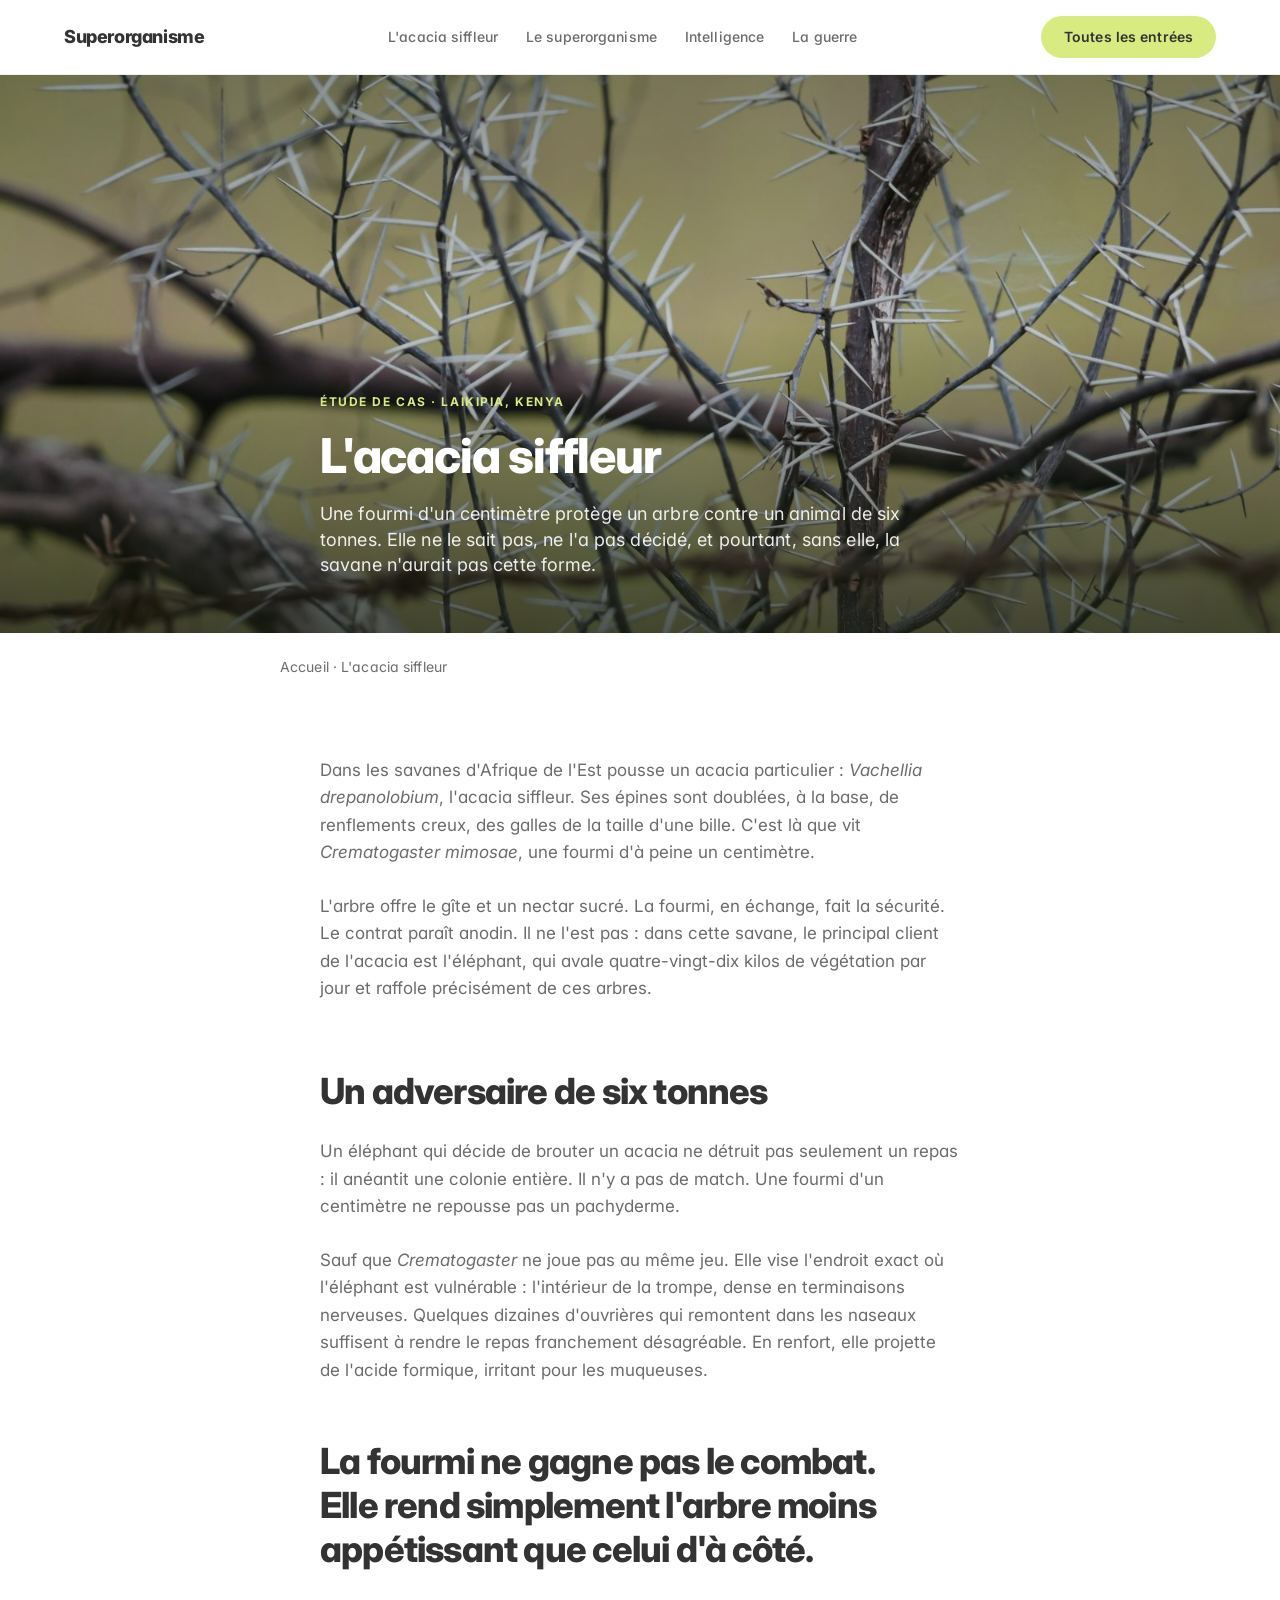
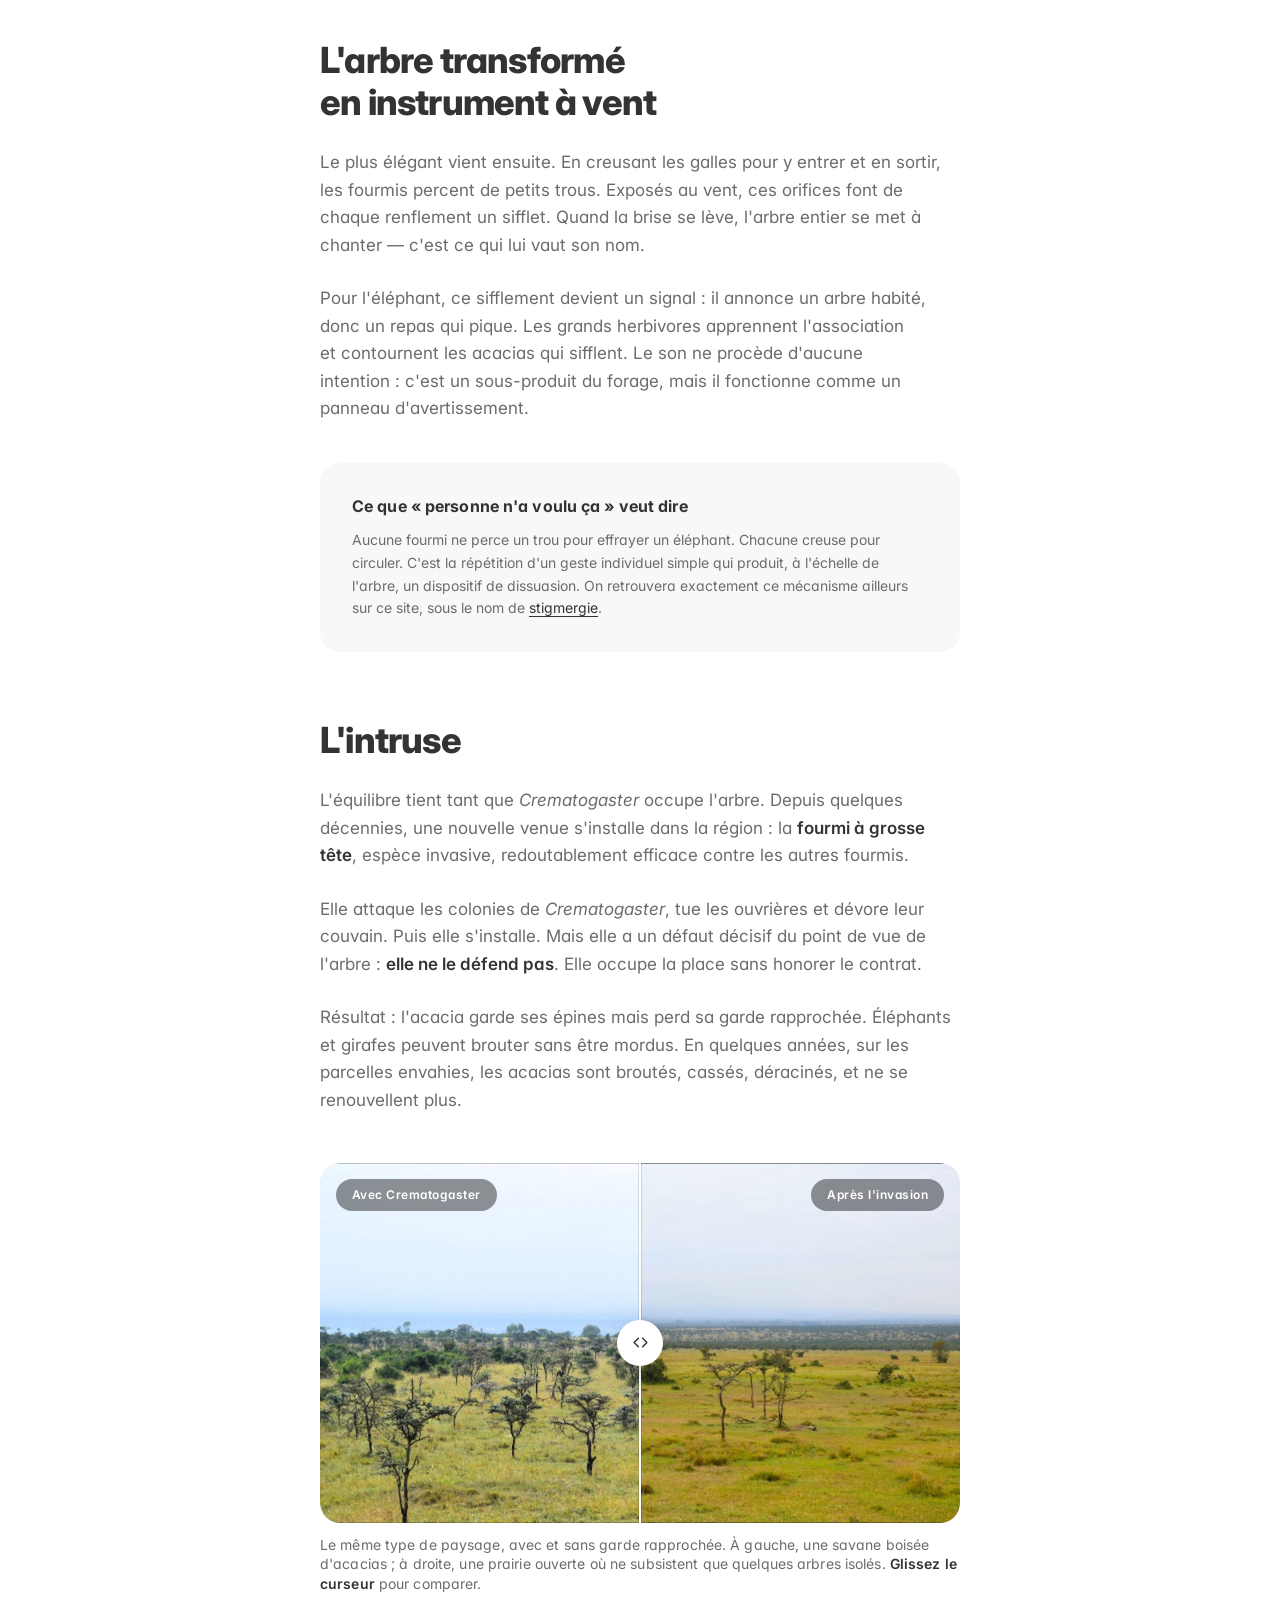
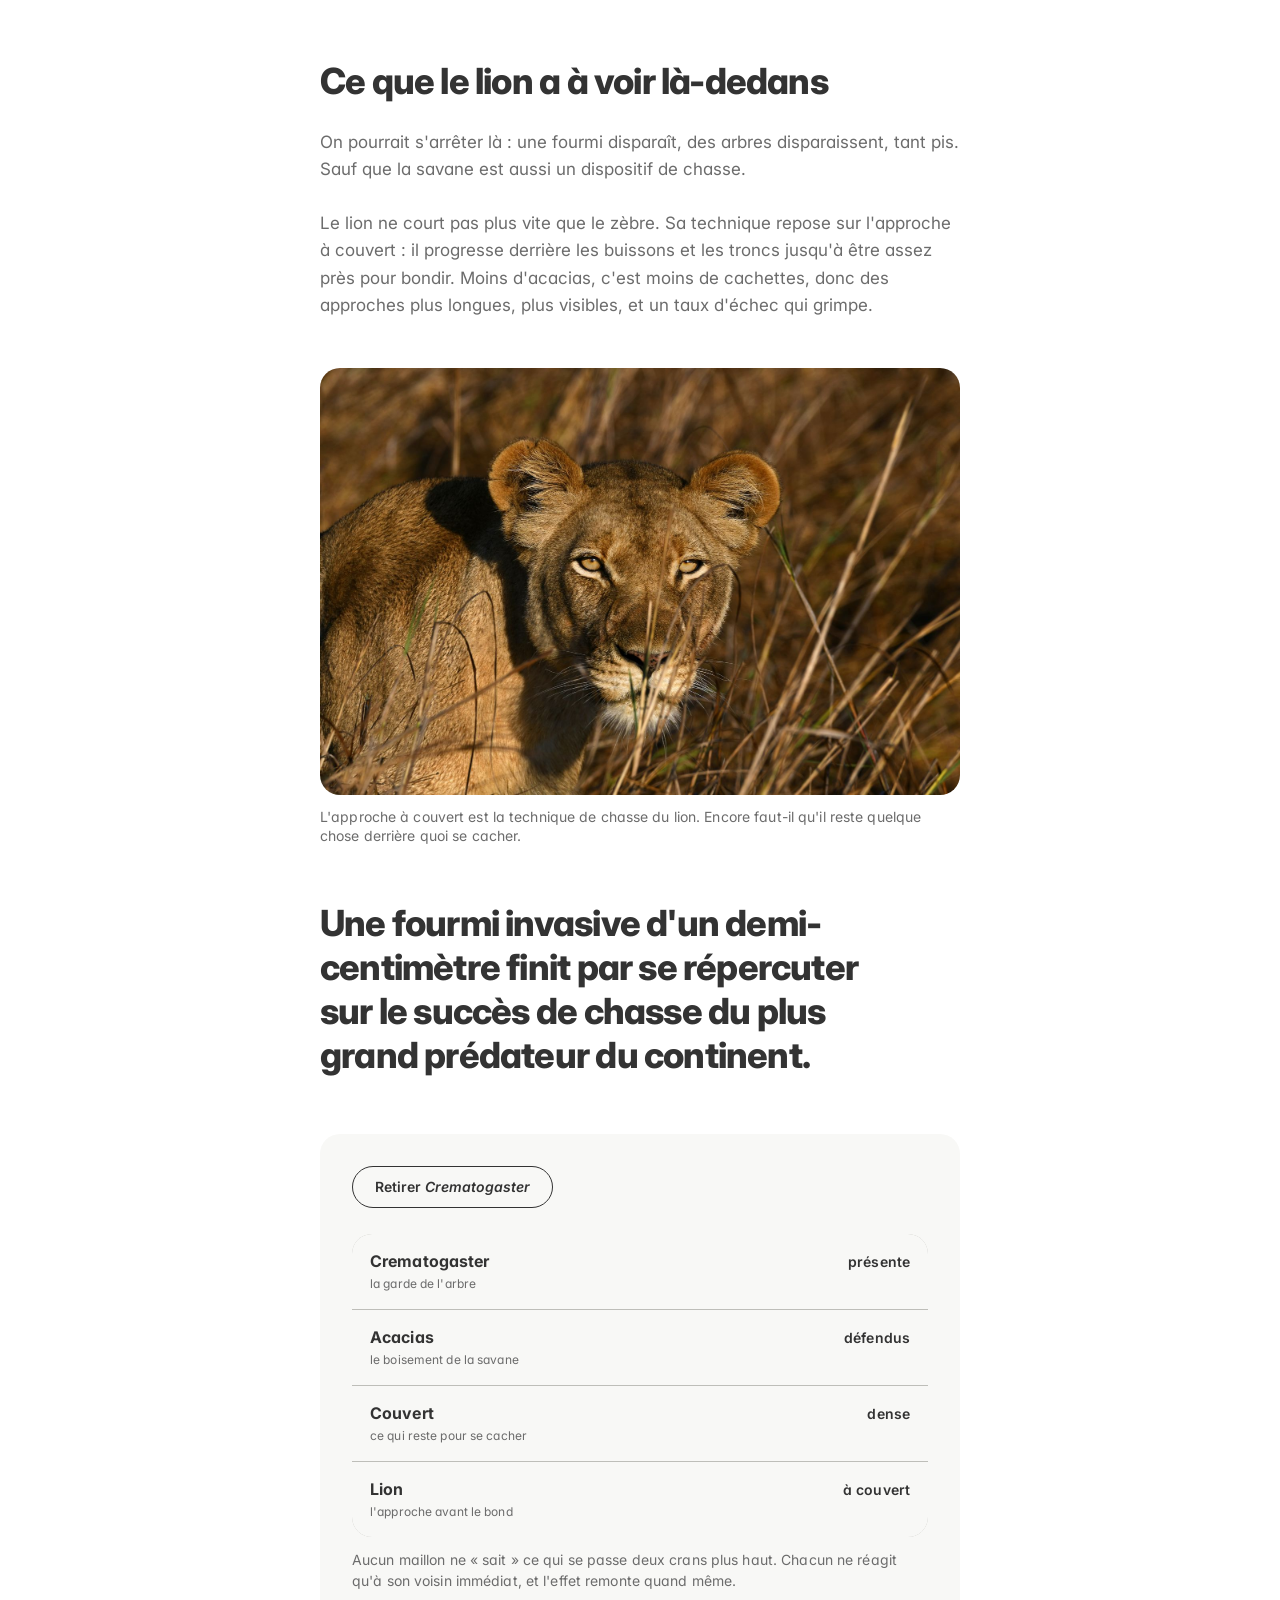
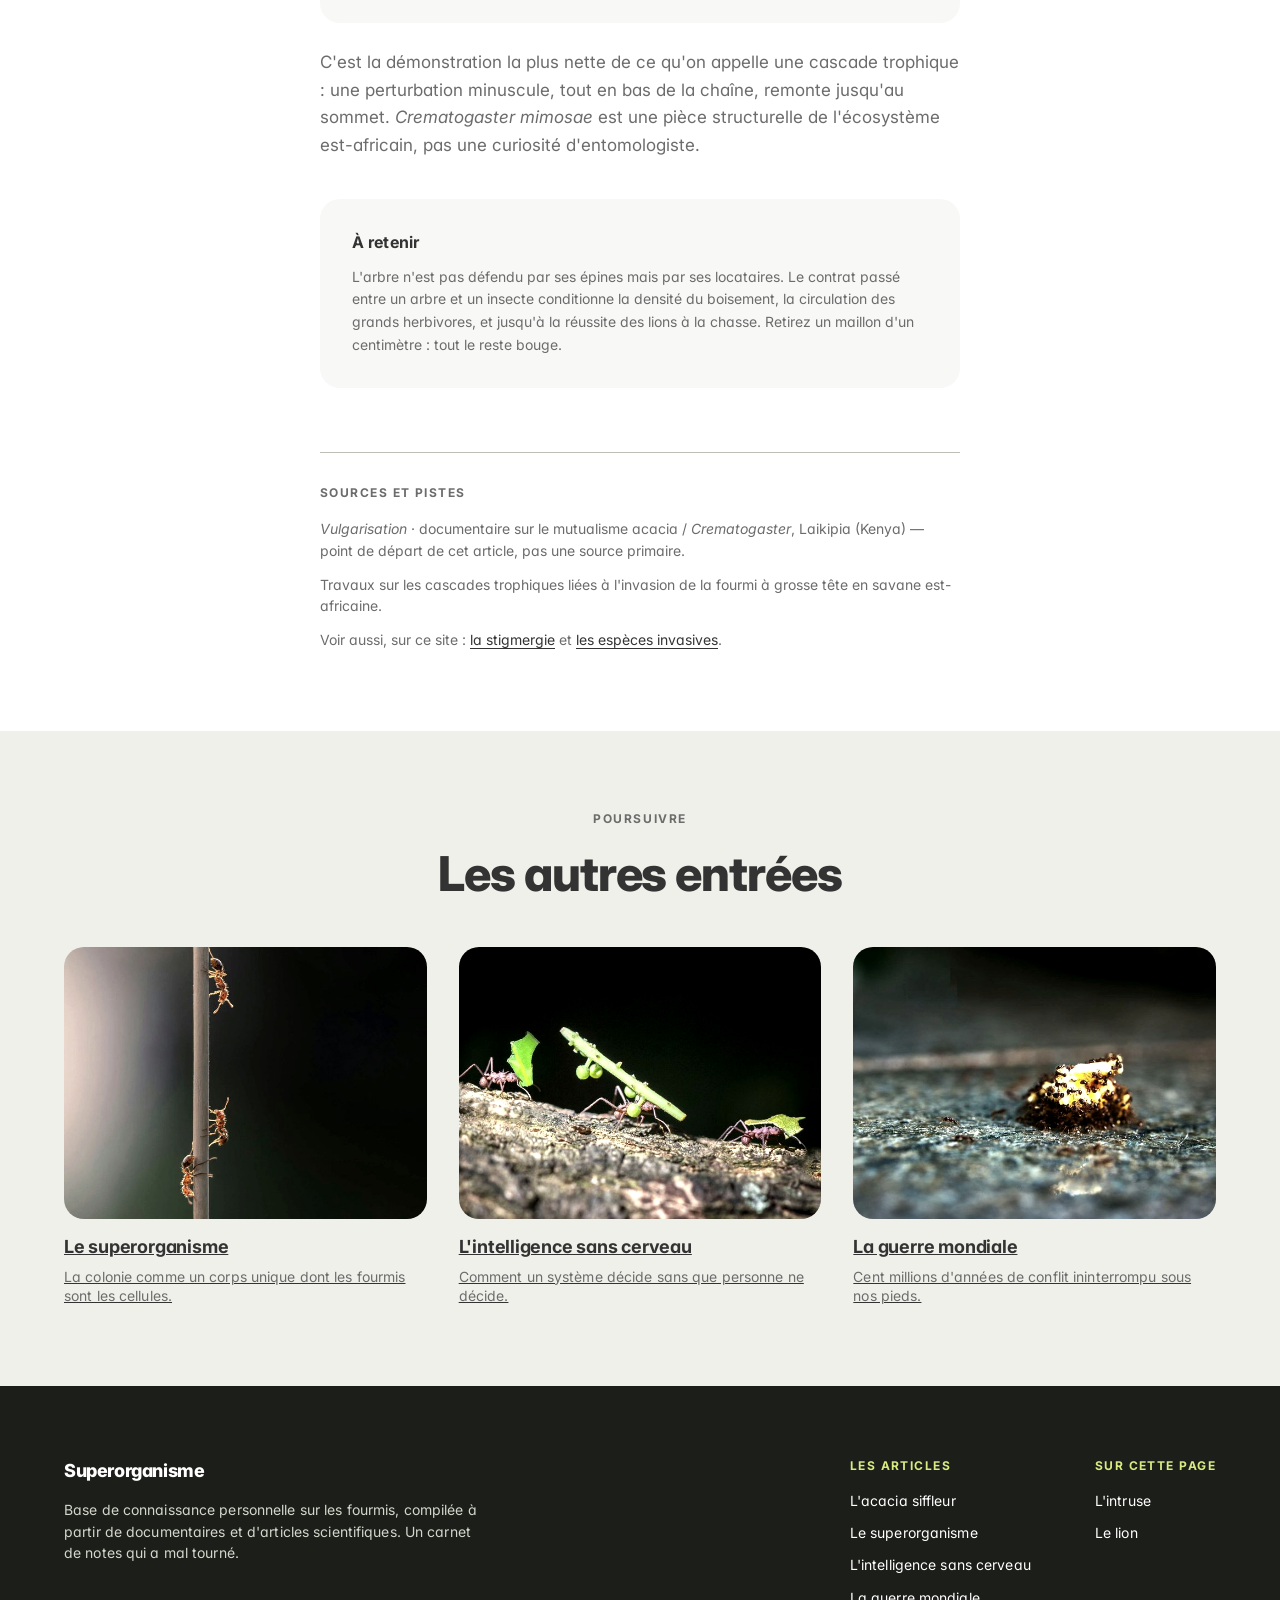
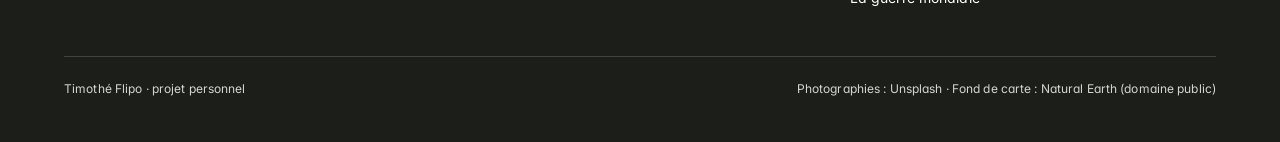
==== acacia.html @ 457bc621 "Le pont vivant remplacé par la trophallaxie (v37) Le pont ne démontrait rien. Deux rectangles gris n" ====
<!DOCTYPE html>
<html lang="fr">
<head>
<meta charset="utf-8">
<meta name="viewport" content="width=device-width, initial-scale=1">
<title>L'acacia siffleur · Superorganisme</title>
<meta name="description" content="Comment Crematogaster mimosae, une fourmi d'un centimètre, tient les éléphants à distance et décide de la forme de la savane est-africaine.">
<meta name="robots" content="noindex, nofollow">
<link rel="preconnect" href="https://fonts.googleapis.com">
<link rel="preconnect" href="https://fonts.gstatic.com" crossorigin>
<link href="https://fonts.googleapis.com/css2?family=Inter:wght@400;500;600;700;800&display=swap" rel="stylesheet">
<link rel="stylesheet" href="css/style.css?v=37">
<link rel="icon" href="data:image/svg+xml,<svg xmlns='http://www.w3.org/2000/svg' viewBox='0 0 100 100'><rect width='100' height='100' rx='22' fill='%23333'/><circle cx='50' cy='30' r='11' fill='%23d7eb80'/><circle cx='50' cy='52' r='9' fill='%23d7eb80'/><circle cx='50' cy='74' r='13' fill='%23d7eb80'/></svg>">
</head>
<body>

<header class="header header--solid">
  <div class="wrap header__inner">
    <a class="wordmark" href="index.html">Superorganisme</a>
    <nav class="nav">
      <a class="nav__link" href="acacia.html">L'acacia siffleur</a>
      <a class="nav__link" href="superorganisme.html">Le superorganisme</a>
      <a class="nav__link" href="intelligence.html">Intelligence</a>
      <a class="nav__link" href="guerre.html">La guerre</a>
    </nav>
    <a class="btn btn--lime" href="index.html#entrees">Toutes les entrées</a>
  </div>
</header>

<main>

  <section class="article-hero">
    <div class="article-hero__media">
      <img src="images/photos/acacia-epines.jpg" alt="Épines creuses d'un acacia, où loge la colonie" fetchpriority="high">
    </div>
    <div class="wrap">
      <div class="article-hero__inner">
        <p class="eyebrow">Étude de cas · Laikipia, Kenya</p>
        <h1>L'acacia siffleur</h1>
        <p class="article-hero__lede">
          Une fourmi d'un centimètre protège un arbre contre un animal de six tonnes.
          Elle ne le sait pas, ne l'a pas décidé, et pourtant, sans elle, la savane
          n'aurait pas cette forme.
        </p>
      </div>
    </div>
  </section>

  <div class="wrap">
    <p class="breadcrumb"><a href="index.html">Accueil</a> · L'acacia siffleur</p>
  </div>

  <article class="section">
    <div class="wrap">
      <div class="prose">

        <p>
          Dans les savanes d'Afrique de l'Est pousse un acacia particulier :
          <em>Vachellia drepanolobium</em>, l'acacia siffleur. Ses épines sont doublées, à la
          base, de renflements creux, des galles de la taille d'une bille. C'est là que vit
          <em>Crematogaster mimosae</em>, une fourmi d'à peine un centimètre.
        </p>

        <p>
          L'arbre offre le gîte et un nectar sucré. La fourmi, en échange, fait la sécurité.
          Le contrat paraît anodin. Il ne l'est pas : dans cette savane, le principal client
          de l'acacia est l'éléphant, qui avale quatre-vingt-dix kilos de végétation par jour
          et raffole précisément de ces arbres.
        </p>

        <h2 id="elephant">Un adversaire de six tonnes</h2>

        <p>
          Un éléphant qui décide de brouter un acacia ne détruit pas seulement un repas :
          il anéantit une colonie entière. Il n'y a pas de match. Une fourmi d'un centimètre
          ne repousse pas un pachyderme.
        </p>

        <p>
          Sauf que <em>Crematogaster</em> ne joue pas au même jeu. Elle vise l'endroit exact
          où l'éléphant est vulnérable : l'intérieur de la trompe, dense en terminaisons
          nerveuses. Quelques dizaines d'ouvrières qui remontent dans les naseaux suffisent
          à rendre le repas franchement désagréable. En renfort, elle projette de l'acide
          formique, irritant pour les muqueuses.
        </p>

        <p class="pull">
          La fourmi ne gagne pas le combat. Elle rend simplement l'arbre moins appétissant
          que celui d'à côté.
        </p>

        <h2 id="sifflet">L'arbre transformé en instrument à vent</h2>

        <p>
          Le plus élégant vient ensuite. En creusant les galles pour y entrer et en sortir,
          les fourmis percent de petits trous. Exposés au vent, ces orifices font de chaque
          renflement un sifflet. Quand la brise se lève, l'arbre entier se met à chanter —
          c'est ce qui lui vaut son nom.
        </p>

        <p>
          Pour l'éléphant, ce sifflement devient un signal : il annonce un arbre habité,
          donc un repas qui pique. Les grands herbivores apprennent l'association et
          contournent les acacias qui sifflent. Le son ne procède d'aucune intention : c'est un sous-produit du forage, mais il fonctionne comme un panneau d'avertissement.
        </p>

        <div class="callout">
          <h4>Ce que « personne n'a voulu ça » veut dire</h4>
          <p>
            Aucune fourmi ne perce un trou pour effrayer un éléphant. Chacune creuse pour
            circuler. C'est la répétition d'un geste individuel simple qui produit, à l'échelle
            de l'arbre, un dispositif de dissuasion. On retrouvera exactement ce mécanisme
            ailleurs sur ce site, sous le nom de <a href="intelligence.html#stigmergie">stigmergie</a>.
          </p>
        </div>

        <h2 id="invasion">L'intruse</h2>

        <p>
          L'équilibre tient tant que <em>Crematogaster</em> occupe l'arbre. Depuis quelques
          décennies, une nouvelle venue s'installe dans la région : la <strong>fourmi à
          grosse tête</strong>, espèce invasive, redoutablement efficace contre les autres
          fourmis.
        </p>

        <p>
          Elle attaque les colonies de <em>Crematogaster</em>, tue les ouvrières et dévore
          leur couvain. Puis elle s'installe. Mais elle a un défaut décisif du point de vue
          de l'arbre : <strong>elle ne le défend pas</strong>. Elle occupe la place sans
          honorer le contrat.
        </p>

        <p>
          Résultat : l'acacia garde ses épines mais perd sa garde rapprochée. Éléphants et
          girafes peuvent brouter sans être mordus. En quelques années, sur les parcelles
          envahies, les acacias sont broutés, cassés, déracinés, et ne se renouvellent plus.
        </p>

        <figure>
          <div class="compare" id="compare">
            <img src="images/photos/savane-avant.jpg?v=37" alt="Savane densément peuplée de jeunes acacias">
            <img class="compare__after" src="images/photos/savane-apres.jpg?v=37" alt="Même paysage, presque entièrement dépourvu d'acacias">
            <span class="compare__tag compare__tag--before">Avec Crematogaster</span>
            <span class="compare__tag compare__tag--after">Après l'invasion</span>
            <div class="compare__handle">
              <span class="compare__grip">
                <svg width="17" height="17" viewBox="0 0 24 24" fill="none" stroke="currentColor" stroke-width="2" stroke-linecap="round" stroke-linejoin="round" aria-hidden="true"><path d="m9 6-6 6 6 6"/><path d="m15 6 6 6-6 6"/></svg>
              </span>
            </div>
            <input class="compare__range" id="compareRange" type="range" min="0" max="100" value="50"
                   aria-label="Comparer le paysage avant et après l'invasion">
          </div>
          <figcaption>
            Le même type de paysage, avec et sans garde rapprochée. À gauche, une savane
            boisée d'acacias ; à droite, une prairie ouverte où ne subsistent que quelques
            arbres isolés. <strong>Glissez le curseur</strong> pour comparer.
          </figcaption>
        </figure>

        <h2 id="lions">Ce que le lion a à voir là-dedans</h2>

        <p>
          On pourrait s'arrêter là : une fourmi disparaît, des arbres disparaissent, tant pis.
          Sauf que la savane est aussi un dispositif de chasse.
        </p>

        <p>
          Le lion ne court pas plus vite que le zèbre. Sa technique repose sur l'approche à
          couvert : il progresse derrière les buissons et les troncs jusqu'à être assez près
          pour bondir. Moins d'acacias, c'est moins de cachettes, donc des approches plus
          longues, plus visibles, et un taux d'échec qui grimpe.
        </p>

        <figure>
          <img src="images/photos/lion.jpg" alt="Lionne dissimulée dans les hautes herbes sèches" loading="lazy">
          <figcaption>
            L'approche à couvert est la technique de chasse du lion. Encore faut-il qu'il
            reste quelque chose derrière quoi se cacher.
          </figcaption>
        </figure>

        <p class="pull">
          Une fourmi invasive d'un demi-centimètre finit par se répercuter sur le succès de
          chasse du plus grand prédateur du continent.
        </p>


        <!--
          La cascade trophique. C'est la thèse de l'article — « une perturbation
          minuscule, tout en bas de la chaîne, remonte jusqu'au sommet » — et
          c'est la seule chose ici qu'une phrase raconte moins bien qu'une
          séquence. Les maillons basculent l'un après l'autre, décalés, parce
          que l'intérêt n'est pas dans l'état final mais dans la propagation.
        -->
        <figure class="demo demo--cascade" data-sans="false">
          <div class="demo__commande demo__commande--interrupteur">
            <button class="cascade__bouton" type="button" id="cascadeBouton"
                    aria-pressed="false" aria-controls="cascadeChaine">
              Retirer <em>Crematogaster</em>
            </button>
          </div>

          <ol class="cascade" id="cascadeChaine" role="status" aria-live="polite">
              <li class="cascade__maillon" data-rang="0">
                <span class="cascade__nom">Crematogaster</span>
                <span class="cascade__etat">
                  <span class="cascade__avec">présente</span>
                  <span class="cascade__sans">absente</span>
                </span>
                <span class="cascade__quoi">la garde de l'arbre</span>
              </li>
              <li class="cascade__maillon" data-rang="1">
                <span class="cascade__nom">Acacias</span>
                <span class="cascade__etat">
                  <span class="cascade__avec">défendus</span>
                  <span class="cascade__sans">broutés</span>
                </span>
                <span class="cascade__quoi">le boisement de la savane</span>
              </li>
              <li class="cascade__maillon" data-rang="2">
                <span class="cascade__nom">Couvert</span>
                <span class="cascade__etat">
                  <span class="cascade__avec">dense</span>
                  <span class="cascade__sans">ouvert</span>
                </span>
                <span class="cascade__quoi">ce qui reste pour se cacher</span>
              </li>
              <li class="cascade__maillon" data-rang="3">
                <span class="cascade__nom">Lion</span>
                <span class="cascade__etat">
                  <span class="cascade__avec">à couvert</span>
                  <span class="cascade__sans">à découvert</span>
                </span>
                <span class="cascade__quoi">l'approche avant le bond</span>
              </li>
          </ol>

          <figcaption class="demo__note">
            Aucun maillon ne « sait » ce qui se passe deux crans plus haut.
            Chacun ne réagit qu'à son voisin immédiat, et l'effet remonte quand même.
          </figcaption>
        </figure>

        <p>
          C'est la démonstration la plus nette de ce qu'on appelle une cascade trophique :
          une perturbation minuscule, tout en bas de la chaîne, remonte jusqu'au sommet.
          <em>Crematogaster mimosae</em> est une pièce structurelle de l'écosystème
          est-africain, pas une curiosité d'entomologiste.
        </p>

        <div class="callout">
          <h4>À retenir</h4>
          <p>
            L'arbre n'est pas défendu par ses épines mais par ses locataires. Le contrat
            passé entre un arbre et un insecte conditionne la densité du boisement,
            la circulation des grands herbivores, et jusqu'à la réussite des lions à la
            chasse. Retirez un maillon d'un centimètre : tout le reste bouge.
          </p>
        </div>

        <div class="sources">
          <h4>Sources et pistes</h4>
          <ul>
            <li><em>Vulgarisation</em> · documentaire sur le mutualisme acacia / <em>Crematogaster</em>, Laikipia (Kenya) — point de départ de cet article, pas une source primaire.</li>
            <li>Travaux sur les cascades trophiques liées à l'invasion de la fourmi à grosse tête en savane est-africaine.</li>
            <li>Voir aussi, sur ce site : <a href="intelligence.html#stigmergie">la stigmergie</a> et <a href="guerre.html#supercolonies">les espèces invasives</a>.</li>
          </ul>
        </div>

      </div>
    </div>
  </article>

  <section class="section band">
    <div class="wrap">
      <div class="sec-head sec-head--center">
        <p class="eyebrow">Poursuivre</p>
        <h2>Les autres entrées</h2>
      </div>
      <div class="next-cards">
        <a class="card" href="superorganisme.html">
          <div class="card__media"><img src="images/photos/carte-superorganisme.jpg" alt="Trois fourmis accrochées à une tige, formant une chaîne"
            width="660" height="495" loading="lazy" decoding="async"></div>
          <h3 class="card__title">Le superorganisme</h3>
          <p class="card__desc">La colonie comme un corps unique dont les fourmis sont les cellules.</p>
        </a>
        <a class="card" href="intelligence.html">
          <div class="card__media"><img src="images/photos/carte-intelligence.jpg" alt="Fourmis coupe-feuille en file, chacune portant un fragment de feuille"
            width="660" height="495" loading="lazy" decoding="async"></div>
          <h3 class="card__title">L'intelligence sans cerveau</h3>
          <p class="card__desc">Comment un système décide sans que personne ne décide.</p>
        </a>
        <a class="card" href="guerre.html">
          <div class="card__media"><img src="images/photos/carte-guerre.jpg" alt="Fourmis massées en nombre sur une proie"
            width="660" height="495" loading="lazy" decoding="async"></div>
          <h3 class="card__title">La guerre mondiale</h3>
          <p class="card__desc">Cent millions d'années de conflit ininterrompu sous nos pieds.</p>
        </a>
      </div>
    </div>
  </section>

</main>

<footer class="footer">
  <div class="wrap">
    <div class="footer__top">
      <div>
        <a class="wordmark" href="index.html">Superorganisme</a>
        <p class="footer__blurb">
          Base de connaissance personnelle sur les fourmis, compilée à partir de documentaires
          et d'articles scientifiques. Un carnet de notes qui a mal tourné.
        </p>
      </div>
      <div class="footer__cols">
        <div class="footer__col">
          <h4>Les articles</h4>
          <ul>
            <li><a href="acacia.html">L'acacia siffleur</a></li>
            <li><a href="superorganisme.html">Le superorganisme</a></li>
            <li><a href="intelligence.html">L'intelligence sans cerveau</a></li>
            <li><a href="guerre.html">La guerre mondiale</a></li>
          </ul>
        </div>
        <div class="footer__col">
          <h4>Sur cette page</h4>
          <ul>
            <li><a href="#invasion">L'intruse</a></li>
            <li><a href="#lions">Le lion</a></li>
          </ul>
        </div>
      </div>
    </div>
    <div class="footer__base">
      <span>Timothé Flipo · projet personnel</span>
      <span>Photographies : Unsplash · Fond de carte : Natural Earth (domaine public)</span>
    </div>
  </div>
</footer>

<script src="js/main.js?v=37"></script>
</body>
</html>
---- css/style.css ----
/* =========================================================
   SUPERORGANISME — feuille de style
   Système de design repris d'Ecosia :
   canvas blanc, un seul accent lime, photographie plein cadre.
   ========================================================= */

:root {
  /* Couleurs */
  --lime: #d7eb80;
  --lime-deep: #c2d967;
  --ink: #333333;
  --white: #ffffff;
  --warm-mist: #f8f8f6;
  --linen: #f0f0eb;
  --stone: #6c6c6c;
  --ash: #bebeb9;      /* filets internes, décoratifs */
  --silver: #b6b6b6;

  /*
     Contour porteur d'information : c'est la seule chose qui sépare une carte
     de son fond. `--ash` ne donnait que 1,87:1 sur blanc, sous le seuil de
     3:1 exigé pour un élément non textuel. Celui-ci est mesuré à 3,03:1.
  */
  --rule: #94948f;

  /*
     Fond sombre. Employé par la bande des castes et par le pied de page,
     qui ferment ainsi la page par la même valeur : mieux vaut un token que
     la même valeur recopiée à deux endroits qui dériveraient l'un de l'autre.
  */
  --night: #1c1e19;
  --night-text: #d3d6cb;   /* texte courant sur fond sombre, mesuré 9,9:1 */
  --night-rule: rgba(255, 255, 255, 0.16);

  /*
     Typographie — une seule famille.
     La hiérarchie vient de la graisse, de la taille et de l'interlettrage,
     pas d'une seconde police. Deux familles pour quatre articles, c'était
     une complication sans contrepartie.
  */
  --font-body: 'Inter', ui-sans-serif, system-ui, -apple-system, BlinkMacSystemFont, 'Segoe UI', Roboto, sans-serif;
  --font-display: var(--font-body);

  /* Échelle */
  --text-caption: 12px;
  --text-body-sm: 14px;
  --text-body: 16px;
  --text-prose: 17px;      /* corps des articles, un cran au-dessus de l'interface */
  --text-subheading: 18px;
  --text-heading-sm: 20px;
  --text-heading: 24px;
  --text-heading-lg: 36px;
  --text-display: 48px;
  --text-display-lg: 54px;

  /* Rythme */
  --page-max: 1200px;
  --section-gap: 80px;
  --card-padding: 24px;
  --element-gap: 16px;

  /* Formes */
  --radius-card: 20px;
  --radius-link: 4px;
  --radius-pill: 9999px;

  --shadow-xl: rgba(0, 0, 0, 0.2) 0px 11px 33px 0px;

  /*
     Mouvement. Trois courbes maison quasi identiques traînaient dans le
     fichier, tapées à la main à six endroits. Deux tokens suffisent :
     `out` pour tout ce qui entre ou réagit, `in-out` pour ce qui se déplace
     d'un point à un autre à l'écran.
  */
  --ease-out: cubic-bezier(0.23, 1, 0.32, 1);
  --ease-in-out: cubic-bezier(0.77, 0, 0.175, 1);
  --dur-press: 140ms;   /* retour à l'appui */
  --dur-hover: 180ms;   /* survol : vu des dizaines de fois, doit rester bref */
  --dur-panel: 240ms;   /* ouverture d'un panneau */
}

/* ---------- Base ---------- */

*,
*::before,
*::after { box-sizing: border-box; }

/*
   Défilement doux réservé aux ancres cliquées. Posé sur `html`, il
   s'appliquait aussi à la restauration de position au rechargement et aux
   touches Début / Fin, qui doivent rester instantanées.
*/
html:focus-within { scroll-behavior: smooth; }

body {
  margin: 0;
  /*
     `100vw` sur la figure pleine largeur compte la barre de défilement sur
     les systèmes qui l'affichent en permanence. Sans ce garde-fou, la page
     gagnerait une quinzaine de pixels de défilement horizontal sous Windows.
  */
  overflow-x: clip;
  background: var(--white);
  color: var(--ink);
  font-family: var(--font-body);
  font-size: var(--text-body);
  line-height: 1.4;
  letter-spacing: 0.007em;
  font-feature-settings: 'cv11', 'ss01';
  -webkit-font-smoothing: antialiased;
}

img { max-width: 100%; display: block; }

a { color: inherit; }

/*
   L'interlettrage dépend de la taille : plus les lettres grossissent, plus
   l'espace optique entre elles paraît grand. Une valeur unique pour tous les
   titres est forcément fausse quelque part — d'où une valeur par palier.
*/
h1, h2, h3 {
  font-family: var(--font-display);
  font-weight: 800;
  margin: 0;
}

h1 { font-size: var(--text-display-lg); line-height: 1.06; letter-spacing: -0.025em; }
h2 { font-size: var(--text-display);    line-height: 1.08; letter-spacing: -0.022em; }
h3 { font-size: var(--text-heading);    line-height: 1.3;  letter-spacing: -0.012em; }

p { margin: 0; }

/*
   Les valeurs chiffrées ne sont pas des titres, elles n'héritaient donc
   d'aucun interlettrage négatif — seulement du +0.007em du corps de texte.
   Résultat : des nombres en gros caractères espacés comme du texte courant.
   `tabular-nums` empêche en plus les chiffres de danser d'une fiche à l'autre.
*/
.stat__value,
.fact__value,
.donut__value,
.figure-row__value,
.map__detail-species {
  letter-spacing: -0.018em;
  font-variant-numeric: tabular-nums;
}

::selection { background: var(--lime); color: var(--ink); }

.wrap {
  width: 100%;
  max-width: var(--page-max);
  margin: 0 auto;
  padding: 0 24px;
}

.section { padding: var(--section-gap) 0; }

.band { background: var(--linen); }

/*
   Le rythme de la page était blanc / bandeau / blanc / bandeau, six fois
   sans une exception, avec le même gabarit à chaque section. Deux ruptures
   suffisent à casser cette régularité : une section sombre, et une figure
   qui sort de la colonne.
*/
.section--dark {
  background: var(--night);
  color: var(--linen);
  padding: 96px 0;
}

.section--dark h2 { color: var(--white); }
.section--dark .eyebrow { color: var(--lime); }
.section--dark .sec-head__lede { color: rgba(240, 240, 235, 0.72); }

.section--dark .caste {
  background: rgba(255, 255, 255, 0.045);
  border-color: rgba(255, 255, 255, 0.18);
}
.section--dark .caste__span { color: var(--lime); }
.section--dark .caste__name { color: var(--white); border-top-color: rgba(255, 255, 255, 0.16); }
.section--dark .caste__meta { color: rgba(240, 240, 235, 0.7); }

@media (hover: hover) and (pointer: fine) {
  .section--dark .caste:hover { border-color: var(--lime); }
}

/*
   Comparateur avant / après, présenté comme une figure encadrée.

   Il occupait auparavant toute la largeur de la fenêtre, bord à bord. Ce
   traitement convient à une image d'ambiance, pas à un dispositif qu'on
   manipule : sans marge ni contour, rien ne signalait que l'objet était
   interactif, et le curseur venait buter contre les bords de l'écran.

   Le passe-partout blanc sur le bandeau de lin fait le travail d'un cadre :
   il détache la figure du fond, et donne au curseur de la place pour aller
   jusqu'au bout de sa course sans toucher le bord de la page.
*/
.figure-compare {
  /*
     La figure occupe toute la colonne de contenu : ses bords tombent
     exactement sur ceux du bloc texte / image au-dessus.

     Le passe-partout blanc a été retiré. Il servait à détacher le
     comparateur quand il courait d'un bord à l'autre de l'écran, mais ses
     16 px de marge intérieure rognaient d'autant la photo, qui n'arrivait
     alors plus au niveau de celle de l'éléphant juste au-dessus. Un liseré
     tient le même rôle sans occuper la moindre place dans la mise en page.
  */
  margin: 56px 0 0;
}

.figure-compare .compare {
  aspect-ratio: 16 / 9;
  border-radius: var(--radius-card);
  box-shadow: 0 0 0 1px rgba(51, 51, 51, 0.10);
}

@media (max-width: 720px) {
  .figure-compare { margin-top: 40px; }
}

/* ---------- Boutons ---------- */

.btn {
  display: inline-flex;
  align-items: center;
  gap: 8px;
  border-radius: var(--radius-pill);
  font-family: var(--font-body);
  font-size: var(--text-body-sm);
  font-weight: 600;
  line-height: 1;
  padding: 13px 22px;
  border: 1px solid transparent;
  cursor: pointer;
  text-decoration: none;
  white-space: nowrap;
  /* transition : voir la règle groupée « Survol et appui » en fin de fichier */
}

.btn--lime { background: var(--lime); color: var(--ink); }
.btn--lime:hover { background: var(--lime-deep); }

.btn--ghost {
  background: transparent;
  color: var(--ink);
  border-color: var(--ink);
  font-weight: 500;
}
.btn--ghost:hover { background: var(--ink); color: var(--white); }

.btn--ghost-light {
  background: transparent;
  color: var(--white);
  border-color: rgba(255, 255, 255, 0.75);
  font-weight: 500;
}
.btn--ghost-light:hover { background: var(--white); color: var(--ink); }

/* ---------- En-tête ---------- */

.header {
  position: absolute;
  inset: 0 0 auto 0;
  z-index: 40;
  padding: 24px 0;
}

.header--solid {
  position: sticky;
  top: 0;
  background: rgba(255, 255, 255, 0.92);
  backdrop-filter: saturate(180%) blur(12px);
  border-bottom: 1px solid var(--linen);
  padding: 16px 0;
}

.header__inner {
  display: flex;
  align-items: center;
  justify-content: space-between;
  gap: 24px;
}

/*
   Quatorze caractères en capitales grasses mangeaient un tiers de la barre.
   En casse normale et en interlettrage serré, le mot tient dans la moitié
   de la place et laisse respirer la navigation.
*/
.wordmark {
  font-family: var(--font-body);
  font-size: var(--text-subheading);
  font-weight: 800;
  letter-spacing: -0.022em;
  text-decoration: none;
  color: var(--ink);
  white-space: nowrap;
}

.header:not(.header--solid) .wordmark { color: var(--white); }

.nav {
  display: flex;
  align-items: center;
  gap: 28px;
}

.nav__link {
  font-size: var(--text-body-sm);
  font-weight: 500;
  text-decoration: none;
  color: var(--stone);
  border-radius: var(--radius-link);
  white-space: nowrap;
}
.nav__link:hover { color: var(--ink); }

.header:not(.header--solid) .nav__link { color: rgba(255, 255, 255, 0.92); }
.header:not(.header--solid) .nav__link:hover { color: var(--white); }

/* ---------- Navigation repliable ---------- */

/*
   Le bouton n'apparaît qu'en dessous du seuil où les liens ne tiennent plus
   dans la barre. Au-dessus, la navigation reste en clair et ce bouton n'a
   aucune raison d'exister.
*/
.nav-toggle {
  display: none;
  align-items: center;
  gap: 8px;
  border: 1px solid currentColor;
  border-radius: var(--radius-pill);
  background: transparent;
  color: var(--ink);
  font-family: var(--font-body);
  font-size: var(--text-body-sm);
  font-weight: 500;
  line-height: 1;
  padding: 11px 16px;
  cursor: pointer;
}

.header:not(.header--solid) .nav-toggle { color: var(--white); }

/*
   `display: none` par défaut, et non seulement `visibility: hidden` : au-delà
   du seuil, le panneau ne doit pas exister du tout. S'il ne dépendait que de
   son attribut d'ouverture, un agrandissement de fenêtre alors qu'il est
   ouvert le laisserait affiché en plein desktop. La mise en page ne doit pas
   dépendre du JavaScript pour être correcte.
*/
.nav-panel {
  display: none;
  position: absolute;
  top: calc(100% - 8px);
  left: 0;
  right: 0;
  z-index: 50;
  margin: 0 24px;
  padding: 10px;
  background: var(--white);
  border-radius: var(--radius-card);
  box-shadow: var(--shadow-xl);

  /* Fermé, il ne doit être ni visible ni atteignable au clavier. */
  visibility: hidden;
  opacity: 0;
  transform: translateY(-10px);
  transition:
    opacity var(--dur-panel) var(--ease-out),
    transform var(--dur-panel) var(--ease-out),
    visibility 0s linear var(--dur-panel);
}

.nav-panel[data-open='true'] {
  visibility: visible;
  opacity: 1;
  transform: none;
  transition-delay: 0s;
}

.nav-panel nav { display: grid; }

.nav-panel__link {
  padding: 13px 14px;
  border-radius: 12px;
  font-size: var(--text-body);
  font-weight: 500;
  color: var(--ink);
  text-decoration: none;
}

.nav-panel__link[aria-current='page'] {
  font-weight: 700;
  background: var(--warm-mist);
}

.nav-panel__cta {
  width: 100%;
  justify-content: center;
  margin-top: 10px;
}

@media (hover: hover) and (pointer: fine) {
  .nav-panel__link:hover { background: var(--warm-mist); }
}

.nav-panel__link:active { background: var(--linen); }

/* ---------- Hero ---------- */

.hero {
  /*
     Hauteur de référence du hero. Elle sert à la fois à dimensionner la
     section et à borner la plage de défilement du parallaxe : les deux
     doivent parler de la même distance, sinon l'effet se termine avant ou
     après la sortie réelle de la section.
  */
  --hero-h: 100vh;
  --hero-slack: 26%;   /* marge de glissement de la photo, voir .hero__media */

  position: relative;
  min-height: var(--hero-h);
  display: flex;
  flex-direction: column;
  align-items: center;
  justify-content: center;
  text-align: center;
  padding: 140px 24px 96px;
  overflow: hidden;
}

/*
   La photo déborde le haut de la section. Sans cette marge, la faire glisser
   vers le bas découvrirait une bande vide sous l'en-tête. `.hero` rogne déjà
   son contenu, donc le débordement ne se voit pas.
*/
.hero__media {
  position: absolute;
  inset: calc(var(--hero-slack) * -1) 0 0 0;
  height: calc(100% + var(--hero-slack));
  z-index: 0;
  overflow: hidden;
}

/*
   Cette photo est déjà nette et colorée à l'échelle de la page : contrairement
   au premier essai (un macro si dense qu'il fallait le zoomer et l'éclaircir
   pour y voir quelque chose), le seul travail ici est de garder la couleur
   du bokeh tout en assurant la lisibilité du texte — voir le voile ci-dessous.
*/
.hero__media img {
  width: 100%;
  height: 100%;
  object-fit: cover;
  object-position: center 50%;
  filter: brightness(1.02) contrast(1.1) saturate(1.1);
}

/*
   Voile en bande : fort derrière le texte, dégagé juste en dessous pour
   laisser voir la couleur réelle de la photo (le bokeh vert, le doré de la
   lumière). Un voile uniforme assez sombre pour le titre aurait éteint tout
   le vert que la photo doit justement montrer.

   Il est porté par `.hero` et non par `.hero__media` : il doit rester calé
   sur le texte. Posé sur la photo, il glisserait avec elle pendant le
   parallaxe et le titre finirait par sortir de sa bande sombre.
*/
.hero::before {
  content: '';
  position: absolute;
  inset: 0;
  z-index: 1;
  pointer-events: none;
  background: linear-gradient(180deg,
    rgba(16, 18, 14, 0.60) 0%,
    rgba(16, 18, 14, 0.64) 20%,
    rgba(16, 18, 14, 0.62) 58%,
    rgba(16, 18, 14, 0.30) 74%,
    rgba(16, 18, 14, 0.42) 100%);
}

/* Calque de premier plan : tout ce qui doit se détacher de la photo. */
.hero__fg {
  position: relative;
  z-index: 2;
  width: 100%;
  display: flex;
  flex-direction: column;
  align-items: center;
}

.hero__inner {
  width: 100%;
  max-width: 880px;
}

.hero__eyebrow {
  font-size: var(--text-caption);
  font-weight: 700;
  letter-spacing: 0.14em;
  text-transform: uppercase;
  color: rgba(255, 255, 255, 0.8);
  margin-bottom: 24px;
}

.hero h1 {
  color: var(--white);
  text-wrap: balance;
}

.hero__lede {
  margin: 24px auto 0;
  max-width: 620px;
  color: var(--white);
  font-size: var(--text-subheading);
}

/* Barre de recherche */

.search {
  position: relative;
  margin: 40px auto 0;
  max-width: 620px;
}

.search__field {
  display: flex;
  align-items: center;
  gap: 12px;
  background: var(--white);
  border-radius: var(--radius-pill);
  height: 64px;
  padding: 0 8px 0 22px;
}

.search__icon { flex: none; color: var(--ink); }

.search__input {
  flex: 1 1 auto;
  min-width: 0;
  border: 0;
  outline: 0;
  background: transparent;
  font-family: var(--font-body);
  font-size: var(--text-body);
  color: var(--ink);
  letter-spacing: 0.007em;
}
.search__input::placeholder { color: var(--stone); }

.search__hint {
  flex: none;
  display: inline-flex;
  align-items: center;
  border: 1px solid var(--ink);
  border-radius: var(--radius-pill);
  padding: 7px 14px;
  font-size: var(--text-caption);
  font-weight: 500;
  color: var(--ink);
}

.search__results {
  position: absolute;
  top: calc(100% + 12px);
  left: 0;
  right: 0;
  background: var(--white);
  border-radius: var(--radius-card);
  box-shadow: var(--shadow-xl);
  padding: 8px;
  text-align: left;
  max-height: 340px;
  overflow-y: auto;
  display: none;
  z-index: 5;
}
.search__results[data-open='true'] { display: block; }

.search__hit {
  display: block;
  text-decoration: none;
  padding: 12px 16px;
  border-radius: 12px;
}
.search__hit:hover, .search__hit:focus-visible { background: var(--warm-mist); }

.search__hit-title {
  font-size: var(--text-body-sm);
  font-weight: 700;
  color: var(--ink);
}

.search__hit-desc {
  margin-top: 3px;
  font-size: var(--text-caption);
  color: var(--stone);
  display: -webkit-box;
  -webkit-line-clamp: 2;
  -webkit-box-orient: vertical;
  overflow: hidden;
}

.search__empty {
  padding: 16px;
  font-size: var(--text-body-sm);
  color: var(--stone);
}

/* Carte de statistiques flottante */

.stats {
  position: relative;
  z-index: 1;
  margin: 48px auto 0;
  display: flex;
  flex-wrap: wrap;
  justify-content: center;
  gap: 8px 40px;
  background: rgba(0, 0, 0, 0.34);
  backdrop-filter: blur(8px);
  border-radius: var(--radius-card);
  box-shadow: var(--shadow-xl);
  padding: 26px 34px;
  max-width: 880px;
}

.stat { text-align: left; min-width: 150px; }

.stat__value {
  font-family: var(--font-display);
  font-size: var(--text-heading);
  font-weight: 700;
  color: var(--white);
  line-height: 1.2;
}

.stat__label {
  margin-top: 4px;
  font-size: var(--text-caption);
  color: var(--lime);
  letter-spacing: 0.02em;
}

/*
   Chevron de descente. L'oscillation infinie a été retirée : une animation
   qui tourne en permanence sans rien encoder finit par se faire ignorer, et
   c'est du travail pour le compositeur pendant toute la visite. Le geste est
   maintenant à l'initiative du lecteur.
*/
.hero__scroll {
  position: absolute;
  bottom: 32px;
  left: 50%;
  transform: translateX(-50%);
  z-index: 2;
  color: rgba(255, 255, 255, 0.72);
  transition: color var(--dur-hover) ease, transform var(--dur-press) var(--ease-out);
}

@media (hover: hover) and (pointer: fine) {
  .hero__scroll:hover { color: var(--white); transform: translate(-50%, 4px); }
}
.hero__scroll:active { transform: translate(-50%, 6px); }

/* ---------- Parallaxe du hero ---------- */

/*
   La photo défile moins vite que le contenu, ce qui la fait reculer d'un
   plan. C'est le seul endroit du site où l'effet a sa place : on ne le voit
   qu'une fois par visite, à un moment où le lecteur n'a encore aucune tâche
   en cours. Ailleurs, il ferait payer un coût permanent pour une impression
   qui s'épuise au deuxième défilement.

   Écart total à la sortie de la section : 20 vh pour la photo vers le bas,
   10 vh pour le contenu vers le haut, soit 30 vh de séparation apparente.
   La photo parcourt donc 80 vh quand la page en parcourt 100 : un rapport
   de 0,8, assez franc pour se lire sans que le fond ait l'air de patiner.

   `animation-timeline: scroll()` fait tourner tout ça sur le compositeur,
   hors du fil principal — contrairement à un écouteur de défilement en
   JavaScript, l'effet ne peut pas saccader quand la page travaille par
   ailleurs. Les navigateurs qui ne le connaissent pas affichent simplement
   un hero fixe, ce qui était déjà le cas hier.
*/
@supports (animation-timeline: scroll()) {
  @media (prefers-reduced-motion: no-preference) {

    .hero__media img {
      animation: hero-recule linear both;
      animation-timeline: scroll(root block);
      animation-range: 0 var(--hero-h);
    }

    .hero__fg {
      animation: hero-avance linear both;
      animation-timeline: scroll(root block);
      animation-range: 0 calc(var(--hero-h) * 0.8);
    }

    /*
       Le fondu est porté par `.hero__inner`, pas par `.hero__fg`. Une
       opacité animée fait de l'élément une racine de composition isolée :
       posée sur le calque entier, le `backdrop-filter` de la carte de
       chiffres n'aurait plus la photo à flouter derrière lui.
    */
    .hero__inner {
      animation: hero-estompe linear both;
      animation-timeline: scroll(root block);
      animation-range: 0 calc(var(--hero-h) * 0.8);
    }

    /*
       L'invite de descente n'a plus d'objet dès que le geste est amorcé :
       elle s'efface sur le premier tiers, pas sur toute la hauteur.
    */
    .hero__scroll {
      animation: hero-invite-sort linear both;
      animation-timeline: scroll(root block);
      animation-range: 0 calc(var(--hero-h) * 0.3);
    }
  }
}

@keyframes hero-recule {
  to { transform: translateY(20vh); }
}

/*
   Le contenu reste pleinement opaque sur la première moitié : il doit être
   lisible tant qu'il est réellement à l'écran. La disparition ne commence
   qu'une fois le bloc engagé dans sa sortie.
*/
@keyframes hero-avance {
  to { transform: translateY(-10vh); }
}

/*
   Le texte reste pleinement opaque sur la première moitié : il doit être
   lisible tant qu'il est réellement à l'écran. La disparition ne commence
   qu'une fois le bloc engagé dans sa sortie.
*/
@keyframes hero-estompe {
  0%, 50% { opacity: 1; }
  100%    { opacity: 0; }
}

@keyframes hero-invite-sort {
  to { opacity: 0; }
}

/* ---------- En-têtes de section ---------- */

.sec-head { max-width: 760px; }
.sec-head--center { margin: 0 auto; text-align: center; }

.eyebrow {
  font-size: var(--text-caption);
  font-weight: 700;
  letter-spacing: 0.13em;
  text-transform: uppercase;
  color: var(--stone);
  margin-bottom: 20px;
}

.sec-head h2 { text-wrap: balance; }

.sec-head__lede {
  margin-top: 20px;
  color: var(--stone);
  font-size: var(--text-subheading);
}

/* ---------- Grille de cartes ---------- */

.cards {
  display: grid;
  grid-template-columns: repeat(4, 1fr);
  gap: 32px;
  margin-top: 48px;
}

.card {
  display: flex;
  flex-direction: column;
  text-align: left;
  background: none;
  border: 0;
  padding: 0;
  font: inherit;
  color: inherit;
  cursor: pointer;
  border-radius: var(--radius-card);
}

.card__media {
  position: relative;
  border-radius: var(--radius-card);
  overflow: hidden;
  aspect-ratio: 4 / 3;
  background: var(--linen);
}

/*
   Étalonnage commun aux quatre vignettes. Même en ayant choisi des photos
   dans la même plage de luminosité, leurs saturations vont du simple au
   triple. Cette correction unique les ramène dans le même registre, sans
   valeur particulière image par image — sinon ce n'est plus une série.
*/
.card__media img {
  width: 100%;
  height: 100%;
  object-fit: cover;
  filter: saturate(0.78) contrast(1.06);
  transition: transform 0.24s var(--ease-out);
}

.card:hover .card__media img,
.card:focus-visible .card__media img { transform: scale(1.045); }

.card__badge {
  position: absolute;
  left: 12px;
  bottom: 12px;
  background: var(--lime);
  color: var(--ink);
  border-radius: var(--radius-pill);
  padding: 7px 14px;
  font-size: var(--text-caption);
  font-weight: 600;
}

.card__title {
  margin-top: var(--element-gap);
  font-family: var(--font-body);
  font-size: var(--text-subheading);
  font-weight: 700;
  line-height: 1.3;
}

.card__desc {
  margin-top: 8px;
  font-size: var(--text-body-sm);
  color: var(--stone);
}

/*
   `auto` en haut plutôt qu'une valeur fixe : les descriptions font deux ou
   trois lignes selon les cartes, et le lien se calait donc à une hauteur
   différente dans chacune. Poussé en bas de la carte, il s'aligne sur toute
   la rangée quelle que soit la longueur du texte.
*/
.card__more {
  margin-top: auto;
  padding-top: 14px;
  font-size: var(--text-body-sm);
  font-weight: 600;
  color: var(--ink);
  display: inline-flex;
  align-items: center;
  gap: 6px;
}

.card:hover .card__more span,
.card:focus-visible .card__more span { text-decoration: underline; }

.card__more svg { transition: transform 0.2s ease; }
.card:hover .card__more svg { transform: translateX(3px); }

/* ---------- Panneau d'aperçu ---------- */

.sheet {
  position: fixed;
  inset: 0;
  z-index: 90;
  display: none;
  align-items: center;
  justify-content: center;
  padding: 24px;
}
.sheet[data-open='true'] { display: flex; }

.sheet__scrim {
  position: absolute;
  inset: 0;
  background: rgba(30, 32, 26, 0.5);
  backdrop-filter: blur(3px);
  border: 0;
  padding: 0;
  cursor: pointer;
}

/*
   Le panneau entrait en montant sur 280 ms et disparaissait d'un coup : il ne
   repartait pas par où il était venu. En transition plutôt qu'en keyframes,
   l'entrée et la sortie empruntent le même chemin, et une fermeture lancée
   pendant l'ouverture repart de la position réelle au lieu de sauter.
   La sortie est plus rapide que l'entrée : on décide lentement, le système
   répond vite.
*/
.sheet__panel {
  position: relative;
  background: var(--white);
  border-radius: var(--radius-card);
  box-shadow: var(--shadow-xl);
  width: min(920px, 100%);
  max-height: min(86vh, 760px);
  overflow-y: auto;
  opacity: 1;
  transform: none;
  transition: opacity var(--dur-panel) var(--ease-out), transform var(--dur-panel) var(--ease-out);
}

/* Un modal n'est ancré à aucun déclencheur : il reste centré, il monte à peine. */
@starting-style {
  .sheet[data-open='true'] .sheet__panel { opacity: 0; transform: translateY(12px) scale(0.985); }
}

.sheet[data-closing='true'] .sheet__panel {
  opacity: 0;
  transform: translateY(8px) scale(0.99);
  transition-duration: 160ms;
}

.sheet__scrim {
  transition: opacity var(--dur-panel) ease;
}
@starting-style {
  .sheet[data-open='true'] .sheet__scrim { opacity: 0; }
}
.sheet[data-closing='true'] .sheet__scrim { opacity: 0; transition-duration: 160ms; }

.sheet__close {
  position: absolute;
  top: 16px;
  right: 16px;
  z-index: 2;
  width: 40px;
  height: 40px;
  display: grid;
  place-items: center;
  border-radius: var(--radius-pill);
  border: 0;
  background: rgba(255, 255, 255, 0.9);
  color: var(--ink);
  cursor: pointer;
}
.sheet__close:hover { background: var(--linen); }

.sheet__media { aspect-ratio: 21 / 8; background: var(--linen); }
.sheet__media img { width: 100%; height: 100%; object-fit: cover; }

.sheet__body { padding: 40px; }

.sheet__body h3 {
  font-size: var(--text-heading-lg);
  line-height: 1.15;
  margin-bottom: 20px;
  text-wrap: balance;
}

.sheet__lede {
  font-size: var(--text-subheading);
  color: var(--ink);
  margin-bottom: 24px;
}

.sheet__points {
  list-style: none;
  margin: 0 0 32px;
  padding: 0;
  display: grid;
  gap: 14px;
}

.sheet__points li {
  position: relative;
  padding-left: 26px;
  font-size: var(--text-body);
  color: var(--stone);
}

.sheet__points li::before {
  content: '';
  position: absolute;
  left: 0;
  top: 8px;
  width: 10px;
  height: 10px;
  border-radius: var(--radius-pill);
  background: var(--lime);
}

.sheet__points strong { color: var(--ink); font-weight: 600; }

/* ---------- Bloc scindé texte / image ---------- */

.split {
  display: grid;
  grid-template-columns: 1fr 1fr;
  gap: 64px;
  align-items: center;
}

.split--flip .split__media { order: -1; }

.split__media {
  border-radius: var(--radius-card);
  overflow: hidden;
  aspect-ratio: 4 / 3;
  background: var(--linen);
}
.split__media img { width: 100%; height: 100%; object-fit: cover; }

.split h2 { font-size: var(--text-heading-lg); line-height: 1.15; }

.split__body {
  margin-top: 20px;
  color: var(--stone);
  display: grid;
  gap: 16px;
}

.split__actions { margin-top: 32px; display: flex; gap: 12px; flex-wrap: wrap; }

/* ---------- Comparateur avant / après ---------- */

.compare {
  position: relative;
  border-radius: var(--radius-card);
  overflow: hidden;
  aspect-ratio: 16 / 9;
  background: var(--linen);
  touch-action: none;
  user-select: none;
  cursor: ew-resize;
}

.compare img {
  position: absolute;
  inset: 0;
  width: 100%;
  height: 100%;
  object-fit: cover;
  pointer-events: none;
}

.compare__after { clip-path: inset(0 0 0 var(--pos, 50%)); }

.compare__handle {
  position: absolute;
  top: 0;
  bottom: 0;
  left: var(--pos, 50%);
  width: 2px;
  background: var(--white);
  transform: translateX(-1px);
  pointer-events: none;
  box-shadow: 0 0 0 1px rgba(0, 0, 0, 0.12);
}

.compare__grip {
  position: absolute;
  top: 50%;
  left: 50%;
  transform: translate(-50%, -50%);
  width: 46px;
  height: 46px;
  border-radius: var(--radius-pill);
  background: var(--white);
  box-shadow: var(--shadow-xl);
  display: grid;
  place-items: center;
  color: var(--ink);
}

.compare__tag {
  position: absolute;
  top: 16px;
  background: rgba(0, 0, 0, 0.42);
  backdrop-filter: blur(6px);
  color: var(--white);
  border-radius: var(--radius-pill);
  padding: 8px 16px;
  font-size: var(--text-caption);
  font-weight: 600;
  letter-spacing: 0.04em;
  pointer-events: none;
}

.compare__tag--before { left: 16px; }
.compare__tag--after { right: 16px; }

/*
   Le curseur natif reste transparent — le trait blanc et la poignée tiennent
   déjà ce rôle — mais il doit se voir au clavier. Le focus est donc reporté
   sur la poignée, qui grossit et prend un anneau.
*/
.compare__range {
  position: absolute;
  inset: 0;
  width: 100%;
  height: 100%;
  opacity: 0;
  margin: 0;
  cursor: ew-resize;
}

.compare__grip {
  transition: transform var(--dur-press) var(--ease-out), box-shadow var(--dur-press) ease;
}

.compare__range:focus-visible { outline: none; }

.compare:has(.compare__range:focus-visible) .compare__grip {
  transform: translate(-50%, -50%) scale(1.12);
  box-shadow: 0 0 0 3px var(--ink), 0 0 0 6px var(--white);
}

.compare:has(.compare__range:focus-visible) .compare__handle {
  width: 3px;
  background: var(--white);
}

.figure__caption {
  margin-top: var(--element-gap);
  font-size: var(--text-body-sm);
  color: var(--stone);
  max-width: 760px;
}

/* ---------- Carte du monde ---------- */

.map {
  position: relative;
  margin-top: 48px;
  background: var(--warm-mist);
  border-radius: var(--radius-card);
  padding: 40px;
}

.map__canvas { position: relative; }
.map__canvas img { width: 100%; }

.pin {
  position: absolute;
  transform: translate(-50%, -50%);
  width: 18px;
  height: 18px;
  padding: 0;
  border: 0;
  border-radius: var(--radius-pill);
  background: var(--lime);
  box-shadow: 0 0 0 4px rgba(215, 235, 128, 0.35);
  cursor: pointer;
  /* transition : voir la règle groupée « Survol et appui » en fin de fichier */
}

.pin:hover,
.pin:focus-visible,
.pin[aria-expanded='true'] {
  transform: translate(-50%, -50%) scale(1.25);
  box-shadow: 0 0 0 7px rgba(215, 235, 128, 0.45);
  outline: none;
}

.pin[aria-expanded='true'] { background: var(--ink); }

.map__detail {
  margin-top: 32px;
  border-top: 1px solid var(--ash);
  padding-top: 32px;
  display: grid;
  grid-template-columns: 1.15fr 1fr;
  gap: 40px;
  align-items: start;
}

.map__detail-species {
  font-family: var(--font-display);
  font-size: var(--text-heading);
  font-weight: 700;
  font-style: italic;
}

.map__detail-place {
  margin-top: 6px;
  font-size: var(--text-body-sm);
  color: var(--stone);
}

.map__detail-text { margin-top: 16px; color: var(--stone); }

.map__figures { display: grid; gap: 20px; }

.figure-row {
  display: flex;
  justify-content: space-between;
  align-items: baseline;
  gap: 20px;
  border-bottom: 1px solid var(--ash);
  padding-bottom: 12px;
}
.figure-row:last-child { border-bottom: 0; padding-bottom: 0; }

.figure-row__value {
  font-family: var(--font-display);
  font-size: var(--text-heading-sm);
  font-weight: 700;
  white-space: nowrap;
}

.figure-row__label { font-size: var(--text-body-sm); color: var(--stone); }

/* ---------- Graphique en anneau ---------- */

.donut-card {
  background: var(--warm-mist);
  border-radius: var(--radius-card);
  padding: 40px;
  display: grid;
  place-items: center;
}

.donut { position: relative; width: 100%; max-width: 320px; }

.donut svg { width: 100%; height: auto; transform: rotate(-90deg); }

.donut__center {
  position: absolute;
  inset: 0;
  display: grid;
  place-content: center;
  text-align: center;
}

.donut__value {
  font-family: var(--font-display);
  font-size: var(--text-heading-lg);
  font-weight: 700;
  line-height: 1;
}

.donut__unit {
  margin-top: 8px;
  font-size: var(--text-body-sm);
  color: var(--stone);
}

.legend { list-style: none; margin: 32px 0 0; padding: 0; display: grid; gap: 14px; }

.legend li { display: flex; align-items: center; gap: 12px; font-size: var(--text-body-sm); }

.legend__swatch {
  width: 12px;
  height: 12px;
  border-radius: var(--radius-pill);
  flex: none;
}

.legend__name { flex: 1 1 auto; }
.legend__value { font-weight: 600; white-space: nowrap; }

/* ---------- Bande de castes ---------- */

.castes {
  display: grid;
  grid-template-columns: repeat(5, 1fr);
  gap: 24px;
  margin-top: 48px;
}

.caste {
  background: var(--white);
  border: 1px solid var(--rule);
  border-radius: var(--radius-card);
  padding: 26px 24px 24px;
  display: flex;
  flex-direction: column;
}

/* La durée de vie ouvre la fiche : c'est l'information qui classe les castes. */
.caste__span {
  font-size: var(--text-heading);
  font-weight: 800;
  letter-spacing: -0.022em;
  font-variant-numeric: tabular-nums;
  line-height: 1;
  color: var(--ink);
}

.caste__name {
  margin-top: 14px;
  padding-top: 14px;
  border-top: 1px solid var(--ash);
  font-size: var(--text-body);
  font-weight: 700;
}

.caste__meta { margin-top: 8px; font-size: var(--text-body-sm); color: var(--stone); }

/* ---------- Faits en vrac ---------- */

/*
   Un seul panneau divisé en neuf cases, et non neuf boîtes posées côte à côte.

   Les fiches étaient des rectangles blancs cernés d'un trait : un idiome qui
   n'existe nulle part ailleurs sur le site. La carte du monde et l'anneau de
   biomasse sont des aplats `warm-mist` arrondis, sans bordure — c'est le
   vocabulaire de la page, et c'est celui qu'on reprend ici. Neuf boîtes
   cernées alignées en trois par trois donnaient en prime la silhouette d'une
   grille de cartes-fonctionnalités, ce que ces chiffres ne sont pas.

   Les filets ne sont pas des bordures mais l'écart de la grille : le fond du
   conteneur transparaît sur un pixel entre les cases. Les traits sont donc
   partagés, jamais doublés, et il n'y en a aucun sur le pourtour.
*/
/*
   Deux niveaux, exactement comme le panneau de la carte du monde : le
   panneau porte la marge intérieure, le contenu porte les filets. Chez la
   carte, `.map` a 40 px de marge et le trait de `.map__detail` s'arrête au
   bord du contenu ; on reprend exactement les mêmes 40 px, pour que le
   retrait des filets soit identique d'un panneau à l'autre — c'est ce que
   l'œil compare quand les deux se suivent dans la page.

   Sans le conteneur intermédiaire, c'est impossible : les filets sont
   l'écart de la grille, ils partiraient donc forcément du bord du panneau.
*/
.facts {
  background: var(--warm-mist);
  border-radius: var(--radius-card);
  padding: 40px;
  margin-top: 48px;
}

.facts__grid {
  display: grid;
  grid-template-columns: repeat(3, 1fr);
  gap: 1px;
  background: var(--ash);
}

/*
   Chaque case garde la même marge sur ses quatre côtés : la retirer sur les
   cases de bordure aurait donné des colonnes de largeurs inégales. Un peu
   plus haut que large, pour que les rangées respirent davantage que les
   colonnes — neuf cases serrées verticalement se lisent mal.
*/
.fact {
  background: var(--warm-mist);
  padding: 22px 18px;
  display: flex;
  flex-direction: column;
  gap: 8px;
}

/*
   36 px mettait ces valeurs à quatre points du titre de section, en 48 px :
   à l'écran, elles se lisaient comme neuf sous-titres plutôt que comme des
   données. Ramenées sur le palier `heading` de l'échelle, elles dominent
   nettement leur libellé sans concurrencer le titre de la partie.
*/
.fact__value {
  font-size: var(--text-heading);
  font-weight: 700;
  line-height: 1.1;
  letter-spacing: -0.02em;
  color: var(--ink);
  text-wrap: balance;
}

.fact__label {
  font-size: var(--text-body-sm);
  line-height: 1.55;
  color: var(--stone);
  text-wrap: pretty;
}

/* ---------- Pied de page ---------- */

/*
   Pas de marge haute ici. Le pied de page est en lin, et les cinq pages se
   terminent sur une section en lin : les 80 px de marge laissaient donc
   passer le blanc du corps entre deux surfaces de même couleur, une bande
   vide qui ne séparait rien. L'espacement est déjà porté par le padding.

   Si une page se terminait un jour sur une section blanche, le passage au
   lin se ferait franchement, ce qui est le comportement souhaitable.
*/
/*
   Pied de page sombre, sur la même valeur que la bande des castes. Il ferme
   la page franchement au lieu de la laisser s'éteindre dans un lin identique
   à celui de la dernière section — une frontière nette remplace une frontière
   qu'on ne voyait pas.
*/
.footer {
  background: var(--night);
  color: var(--night-text);
  padding: 72px 0 44px;
}

.footer .wordmark { color: var(--white); }

.footer__top {
  display: flex;
  flex-wrap: wrap;
  gap: 40px;
  justify-content: space-between;
  align-items: flex-start;
}

.footer__blurb {
  max-width: 420px;
  margin-top: 16px;
  font-size: var(--text-body-sm);
  line-height: 1.55;
  color: var(--night-text);
}

.footer__cols { display: flex; gap: 64px; flex-wrap: wrap; }

.footer__col h4 {
  margin: 0 0 14px;
  font-size: var(--text-caption);
  font-weight: 700;
  letter-spacing: 0.12em;
  text-transform: uppercase;
  color: var(--lime);
}

.footer__col ul { list-style: none; margin: 0; padding: 0; display: grid; gap: 10px; }

.footer__col a {
  font-size: var(--text-body-sm);
  text-decoration: none;
  color: var(--white);
  border-radius: var(--radius-link);
}
.footer__col a:hover { text-decoration: underline; }

.footer__base {
  margin-top: 48px;
  padding-top: 24px;
  border-top: 1px solid var(--night-rule);
  display: flex;
  flex-wrap: wrap;
  gap: 12px 24px;
  justify-content: space-between;
  font-size: var(--text-caption);
  color: var(--night-text);
}

/* ---------- Pages d'article ---------- */

.article-hero {
  position: relative;
  min-height: 62vh;
  display: flex;
  align-items: flex-end;
  padding: 160px 0 56px;
  overflow: hidden;
}

.article-hero__media { position: absolute; inset: 0; }
.article-hero__media img { width: 100%; height: 100%; object-fit: cover; }
.article-hero__media::after {
  content: '';
  position: absolute;
  inset: 0;
  background: linear-gradient(180deg, rgba(20, 26, 14, 0.45) 0%, rgba(20, 26, 14, 0.24) 45%, rgba(20, 26, 14, 0.72) 100%);
}

/* Aligné sur la colonne de lecture pour que le titre et le texte partagent la même marge. */
.article-hero__inner { position: relative; z-index: 1; max-width: 640px; margin: 0 auto; }
.article-hero__inner .eyebrow { color: var(--lime); }
.article-hero h1 { color: var(--white); font-size: var(--text-display); text-wrap: balance; }
.article-hero__lede { margin-top: 20px; color: rgba(255, 255, 255, 0.9); font-size: var(--text-subheading); max-width: 640px; }

.breadcrumb {
  font-size: var(--text-body-sm);
  color: var(--stone);
  padding: 24px 0 0;
  max-width: 720px;
  margin: 0 auto;
}
.breadcrumb a { text-decoration: none; border-radius: var(--radius-link); }
.breadcrumb a:hover { text-decoration: underline; }

/*
   Colonne de lecture. L'ancien réglage — 720 px à 1,4 d'interligne — venait du
   token d'interface appliqué tel quel à des articles de 1 300 à 2 000 mots.
   Plus la ligne est longue, plus l'œil a besoin d'interligne pour retrouver le
   début de la suivante : les deux valeurs allaient dans le mauvais sens.
*/
.prose { max-width: 640px; margin: 0 auto; }

.prose > * + * { margin-top: 26px; }

.prose h2 {
  font-size: var(--text-heading-lg);
  line-height: 1.15;
  margin-top: 68px;
  text-wrap: balance;
}

.prose h3 { font-size: var(--text-heading); margin-top: 40px; }

.prose p {
  color: var(--stone);
  font-size: var(--text-prose);
  line-height: 1.62;
  letter-spacing: 0;
  text-wrap: pretty;
}

.prose strong { color: var(--ink); font-weight: 600; }

.prose em { font-style: italic; }

.prose ul {
  margin: 0;
  padding-left: 22px;
  display: grid;
  gap: 12px;
  color: var(--stone);
  font-size: var(--text-prose);
  line-height: 1.62;
  letter-spacing: 0;
}

.prose li::marker { color: var(--lime-deep); }

.prose a { color: var(--ink); text-decoration: underline; text-underline-offset: 3px; border-radius: var(--radius-link); }
.prose a:hover { color: var(--stone); }

/*
   Citation détachée. Pas de filet coloré à gauche : la taille, la graisse et
   l'air autour suffisent à la sortir du flux, et un liseré d'accent sur une
   carte est devenu le tic graphique le plus daté du web.
*/
/*
   La spécificité doit dépasser celle de `.prose p`, qui vaut (0,1,1) contre
   (0,1,0) pour une classe seule : sans cela, le corps de texte des articles
   écrasait la taille, la couleur et l'interligne de l'exergue, qui n'était
   plus qu'un paragraphe en gras.
*/
.prose .pull {
  padding: 0;
  font-size: var(--text-heading-lg);
  font-weight: 800;
  line-height: 1.22;
  letter-spacing: -0.022em;
  color: var(--ink);
  text-wrap: balance;
  margin: 56px 0;
}

.callout {
  background: var(--warm-mist);
  border-radius: var(--radius-card);
  padding: 32px;
  margin-top: 40px;
}

.callout h4 {
  margin: 0 0 12px;
  font-family: var(--font-body);
  font-size: var(--text-body);
  font-weight: 700;
}

.callout p { color: var(--stone); font-size: var(--text-body-sm); }

.prose figure { margin: 48px 0 0; }
.prose figure img { border-radius: var(--radius-card); }
.prose figcaption { margin-top: 12px; font-size: var(--text-body-sm); color: var(--stone); }

/* ---------- Simulation de stigmergie ---------- */

/*
   Elle déborde la colonne de lecture : c'est la pièce centrale de l'article,
   pas une illustration d'appoint. Le cadre est sombre parce que la phéromone
   se lit en clair sur fond noir, comme une plaque photographique.
*/
/*
   Sélecteur qualifié : `.prose figure` déclaré plus haut a une spécificité
   supérieure et écrasait silencieusement la marge négative. La figure se
   retrouvait décalée de 400 px vers la droite et débordait la page.

   `50%` se calcule ici sur la colonne de lecture (640 px), pas sur la fenêtre.
   Pour atteindre le bord, il faut donc retrancher la moitié de l'écart entre
   les deux, et non `50% - 50vw`.
*/
.prose figure.stig {
  margin: 56px calc(-1 * (100vw - 100%) / 2) 0;
  width: 100vw;
  max-width: 100vw;
  padding: 0 24px;
}

.stig__frame {
  max-width: 1000px;
  margin: 0 auto;
  border-radius: var(--radius-card);
  overflow: hidden;
  background: #14160f;
  line-height: 0;
}

.stig__canvas {
  display: block;
  width: 100%;
  height: clamp(280px, 34vw, 400px);
  touch-action: none;
}

.stig__bar {
  max-width: 1000px;
  margin: 18px auto 0;
  display: flex;
  flex-wrap: wrap;
  align-items: center;
  justify-content: space-between;
  gap: 16px 24px;
}

.stig__actions { display: flex; flex-wrap: wrap; gap: 10px; }

/* L'état « obstacle actif » doit se voir : c'est un mode, pas une action. */
#stigWall[aria-pressed='true'] {
  background: var(--ink);
  color: var(--white);
}

.stig__key {
  list-style: none;
  margin: 0;
  padding: 0;
  display: flex;
  flex-wrap: wrap;
  gap: 8px 20px;
  font-size: var(--text-body-sm);
  color: var(--stone);
}

.stig__key li { display: flex; align-items: center; gap: 8px; }

.stig__dot {
  width: 22px;
  height: 4px;
  border-radius: var(--radius-pill);
  flex: none;
}
.stig__dot--food { background: var(--lime); }
.stig__dot--home { background: var(--ash); }

.stig figcaption {
  max-width: 640px;
  margin: 22px auto 0;
  font-size: var(--text-body-sm);
  line-height: 1.6;
  color: var(--stone);
}

@media (max-width: 720px) {
  .stig { margin-top: 40px; padding: 0 16px; }
  .stig__bar { flex-direction: column; align-items: flex-start; }
  .stig figcaption { margin-top: 18px; }
}

.sources { margin-top: 64px; padding-top: 32px; border-top: 1px solid var(--ash); }
.sources h4 {
  margin: 0 0 16px;
  font-family: var(--font-body);
  font-size: var(--text-caption);
  font-weight: 700;
  letter-spacing: 0.12em;
  text-transform: uppercase;
  color: var(--stone);
}
.sources ul { list-style: none; margin: 0; padding: 0; display: grid; gap: 12px; }
.sources li { font-size: var(--text-body-sm); color: var(--stone); line-height: 1.55; }

/*
   Les identifiants DOI sont posés en petites capitales espacées : ils se
   repèrent d'un coup d'œil dans une liste de références sans avoir la
   couleur ni le soulignement d'un lien de corps de texte.
*/
.sources a[href^="https://doi.org"] {
  display: inline-block;
  margin-top: 2px;
  font-size: var(--text-caption);
  letter-spacing: 0.04em;
  color: var(--ink);
  text-decoration: none;
  border-bottom: 1px solid var(--ash);
}
.sources a[href^="https://doi.org"]:hover { border-bottom-color: var(--ink); }

.next-cards { display: grid; grid-template-columns: repeat(3, 1fr); gap: 32px; margin-top: 48px; }
.next-cards .card { cursor: pointer; }

/* ---------- Démonstrations interactives ---------- */

/*
   Cadre commun aux mécaniques des articles. Elles reprennent le panneau de la
   carte du monde — même aplat, même arrondi, même marge — pour qu'un lecteur
   les reconnaisse comme « une chose à manipuler » d'un article à l'autre.
*/
.demo {
  margin: 48px 0;
  padding: 32px;
  background: var(--warm-mist);
  border-radius: var(--radius-card);
}

.demo__commande { display: grid; gap: 10px; }

.demo__label {
  font-size: var(--text-caption);
  font-weight: 700;
  letter-spacing: 0.1em;
  text-transform: uppercase;
  color: var(--stone);
}

/*
   Le curseur est le seul élément du site qu'on saisit à la souris : il doit
   avoir une cible confortable et un état de focus franc.
*/
.demo__curseur {
  -webkit-appearance: none;
  appearance: none;
  width: 100%;
  height: 4px;
  border-radius: var(--radius-pill);
  background: var(--ash);
  cursor: ew-resize;
}
.demo__curseur::-webkit-slider-thumb {
  -webkit-appearance: none;
  width: 26px; height: 26px;
  border-radius: var(--radius-pill);
  background: var(--ink);
  border: 3px solid var(--warm-mist);
  cursor: grab;
}
.demo__curseur::-moz-range-thumb {
  width: 26px; height: 26px;
  border: 3px solid var(--warm-mist);
  border-radius: var(--radius-pill);
  background: var(--ink);
  cursor: grab;
}
.demo__curseur:focus-visible { outline: 2px solid var(--ink); outline-offset: 6px; }

.demo__mesures {
  display: grid;
  grid-template-columns: repeat(3, 1fr);
  gap: 20px;
  margin-top: 26px;
  padding-top: 22px;
  border-top: 1px solid var(--ash);
}

.demo__mesure { display: flex; flex-direction: column; gap: 5px; }

.demo__valeur {
  font-size: var(--text-heading);
  font-weight: 700;
  line-height: 1.1;
  letter-spacing: -0.02em;
  font-variant-numeric: tabular-nums;
  color: var(--ink);
}

.demo__legende { font-size: var(--text-caption); line-height: 1.4; color: var(--stone); }

.demo__note {
  margin-top: 22px;
  font-size: var(--text-body-sm);
  line-height: 1.5;
  color: var(--stone);
  text-wrap: pretty;
}

@media (max-width: 620px) {
  .demo { padding: 22px; }
  .demo__mesures { grid-template-columns: 1fr; gap: 14px; }
}

/* ---------- La trophallaxie ---------- */

.demo__scene { margin-bottom: 26px; }

.tropho { width: 100%; height: auto; display: block; }

.tropho__liens { opacity: 0.55; }

/*
   Le passage au vert n'est pas décoratif : c'est le seul signal qui dit
   qu'une fourmi a mangé. Le décalage est porté par le script, relais par
   relais ; la transition ne fait qu'adoucir chaque bascule.
*/
.tropho__fourmis circle {
  transition: fill 300ms var(--ease-out), r 300ms var(--ease-out);
}

.tropho__fourmis circle[data-nourrie='true'] { fill: var(--lime-deep); }

/* La source reste identifiable : c'est le point de départ de la démonstration. */
.tropho__fourmis circle[data-source='true'] {
  stroke: var(--ink);
  stroke-width: 2;
}

.demo--trophallaxie[data-fini='true'] .demo__note { color: var(--ink); }

/* ---------- La cascade trophique ---------- */

.cascade__bouton {
  justify-self: start;
  border: 1px solid var(--ink);
  border-radius: var(--radius-pill);
  background: transparent;
  color: var(--ink);
  font-family: var(--font-body);
  font-size: var(--text-body-sm);
  font-weight: 600;
  line-height: 1;
  padding: 13px 22px;
  cursor: pointer;
  transition: background-color var(--dur-hover) ease, color var(--dur-hover) ease,
              transform var(--dur-press) var(--ease-out);
}
.cascade__bouton:active { transform: scale(0.97); }
@media (hover: hover) and (pointer: fine) {
  .cascade__bouton:hover { background: var(--ink); color: var(--white); }
}
.cascade__bouton[aria-pressed='true'] { background: var(--ink); color: var(--white); }

.cascade {
  list-style: none;
  margin: 26px 0 0;
  padding: 0;
  display: grid;
  gap: 1px;
  background: var(--ash);
  border-radius: var(--radius-card);
  overflow: hidden;
}

.cascade__maillon {
  display: grid;
  grid-template-columns: 1fr auto;
  align-items: baseline;
  gap: 4px 20px;
  padding: 16px 18px;
  background: var(--warm-mist);
}

.cascade__nom { font-size: var(--text-body); font-weight: 700; color: var(--ink); }

.cascade__quoi {
  grid-column: 1;
  font-size: var(--text-caption);
  color: var(--stone);
}

/*
   Les deux états occupent la même case de la grille : ils se remplacent sans
   que la ligne change de largeur, sinon la bascule ferait sauter la colonne.
*/
.cascade__etat {
  grid-column: 2;
  grid-row: 1 / span 2;
  display: grid;
  align-items: center;
  font-size: var(--text-body-sm);
  font-weight: 600;
  text-align: right;
}

.cascade__avec,
.cascade__sans {
  grid-area: 1 / 1;
  transition: opacity 260ms var(--ease-out), transform 260ms var(--ease-out);
}

.cascade__avec { color: var(--ink); }
.cascade__sans { color: #9a4a2f; opacity: 0; transform: translateY(6px); }

.demo--cascade[data-sans='true'] .cascade__avec { opacity: 0; transform: translateY(-6px); }
.demo--cascade[data-sans='true'] .cascade__sans { opacity: 1; transform: none; }

/* Le maillon qui vient de basculer se signale brièvement. */
.cascade__maillon[data-actif='true'] { background: var(--white); }
.cascade__maillon { transition: background-color 320ms ease; }

/*
   Mouvement réduit : les états se remplacent sans glisser, et la cascade
   devient immédiate. Elle garde son sens, on perd seulement la propagation.
*/
@media (prefers-reduced-motion: reduce) {
  .cascade__avec, .cascade__sans { transform: none !important; }
}

/* ---------- La spirale de la mort ---------- */

/*
   Le seul cercle du site, et la seule animation qui ne s'arrête jamais.

   Les deux exceptions vont ensemble : le sujet de cette section est une
   boucle dont les fourmis ne sortent pas. Le cercle tourne derrière le
   paragraphe qui l'explique plutôt qu'à côté — la texture et le texte
   disent la même chose, au même endroit.

   Une file régulière aurait paru immobile en tournant : ce sont les écarts
   irréguliers, de 5,7° à 22,7°, qui rendent la rotation lisible. Une
   révolution dure 54 s, assez lent pour qu'on ne le remarque pas tout de
   suite, ce qui est le but.
*/
/*
   Hauteur minimale calée sur le diamètre du cercle : coupé par un bord, il ne
   montrait qu'un arc, alors que c'est précisément le fait d'être fermé qui
   porte le sens. Une boucle ouverte, on en sort.

   Le texte occupe toute la largeur et passe au-dessus du cercle. C'est ce qui
   oblige à assombrir sa couleur — voir la note sur l'opacité plus bas.
*/
.callout--spirale {
  position: relative;
  overflow: hidden;
  min-height: 268px;
  display: flex;
  align-items: center;
}

/* Plus de colonne réduite : le texte occupe toute la case. */
.callout--spirale .callout__texte { max-width: none; }

/*
   Texte assombri, uniquement dans cet encadré. C'est ce qui rend le cercle
   visible sans descendre sous le seuil de contraste, et c'est défendable en
   soi : un encadré est un bloc de mise en avant, son texte peut être plus
   appuyé que le corps courant.
*/
.callout--spirale .callout__texte p { color: var(--ink); }

@media (max-width: 620px) {
  .callout--spirale { min-height: 0; display: block; }
}

.spirale {
  position: absolute;
  top: 50%;
  right: 30px;
  transform: translateY(-50%);
  width: 232px;
  z-index: 0;
  pointer-events: none;

  /*
     Le texte passe désormais par-dessus les points, ce qui fait du contraste
     la contrainte qui décide de tout. Mesuré sur le pire cas, un point à
     pleine opacité derrière une lettre : le gris du corps de texte tombait à
     3,35:1, sous le seuil, ce qui plafonnait le cercle à 0,24 d'opacité —
     autant dire invisible. En passant le texte de l'encadré à `--ink`, le
     même pire cas donne 8,07:1, et le cercle peut enfin se voir.
  */
  color: var(--lime-deep);
  opacity: 0.72;
}

.spirale__svg { width: 100%; height: auto; display: block; }

.spirale__file {
  transform-origin: 50% 50%;
  animation: spirale-tourne 54s linear infinite;

  /*
     En pause par défaut : l'observateur ne la lance qu'une fois le bloc à
     l'écran. Une boucle infinie qui tourne pendant toute la visite pour
     n'être vue que quelques secondes, c'est le reproche fait au chevron
     du hero — il n'y a pas de raison de le refaire ici.
  */
  animation-play-state: paused;
}

.callout--spirale[data-visible='true'] .spirale__file { animation-play-state: running; }

@keyframes spirale-tourne {
  to { transform: rotate(360deg); }
}

/* Le texte repasse au-dessus de la texture. */
.callout__texte { position: relative; z-index: 1; }

/*
   Sous cette largeur, le cercle occuperait la place du texte au lieu de
   l'accompagner : il sort de la mise en page.
*/
@media (max-width: 620px) {
  .spirale { display: none; }
}

/*
   Mouvement réduit : la file s'arrête. Elle garde tout son sens — un cercle
   fermé se lit sans avoir besoin de tourner — et une rotation continue est
   exactement ce qui déclenche une gêne vestibulaire.
*/
@media (prefers-reduced-motion: reduce) {
  .spirale__file { animation: none; }
}

/* ---------- Mouvement ---------- */

/*
   Tout est enfermé dans `no-preference` : si l'utilisateur a désactivé les
   animations, les éléments ne reçoivent jamais `opacity: 0` et restent donc
   visibles sans dépendre du JavaScript.
*/
@media (prefers-reduced-motion: no-preference) {

  /*
     État de départ. Il n'y a volontairement AUCUNE transition ici :
     l'opacité et le décalage sont recalculés à chaque image par
     `js/main.js` en fonction de la position de défilement. Une
     transition ferait jouer l'animation toute seule, indépendamment
     du geste — précisément ce qu'on veut éviter.
  */
  .reveal {
    opacity: 0;
    transform: translateY(30px);
  }

  /* Posé une fois le bloc entièrement révélé : les styles en ligne sont retirés. */
  .reveal.is-revealed {
    opacity: 1;
    transform: none;
  }

  /* Entrée au chargement, en cascade — celle-ci reste liée au temps. */
  .hero__eyebrow,
  .hero h1,
  .hero__lede,
  .hero .search,
  .hero .stats,
  .article-hero .eyebrow,
  .article-hero h1,
  .article-hero__lede {
    opacity: 0;
    animation: rise-in 620ms var(--ease-out) forwards;
  }

  /*
     Cascade resserrée à 55 ms. À 180 ms d'écart et 1,15 s de durée, la carte
     de statistiques finissait son entrée près de deux secondes après le
     chargement : on attendait le hero au lieu de le lire.
  */
  .hero__eyebrow,
  .article-hero .eyebrow    { animation-delay: 0ms; }
  .hero h1,
  .article-hero h1          { animation-delay: 55ms; }
  .hero__lede,
  .article-hero__lede       { animation-delay: 110ms; }
  .hero .search             { animation-delay: 165ms; }
  .hero .stats              { animation-delay: 220ms; }

  @keyframes rise-in {
    from { opacity: 0; transform: translateY(18px); }
    to   { opacity: 1; transform: none; }
  }
}

/* ---------- Survol et appui ---------- */

/*
   Le survol est vu des dizaines de fois par session : il doit être court.
   Tout est repassé de 320-600 ms à 180-240 ms, et enfermé dans une requête
   `hover: hover` — sur un écran tactile, un simple appui déclenchait l'état
   de survol, qui restait ensuite collé jusqu'au tap suivant.
*/
/*
   Une seule déclaration de transition par élément, sinon la dernière écrase
   les précédentes en silence. Le transform est réglé sur la durée d'appui,
   qui est la plus courte des deux : un survol légèrement plus rapide que
   prévu ne se remarque pas, l'inverse si.
*/
.btn,
.card,
.pin,
.sheet__close,
.search__hit,
.caste,
.fact,
.legend li,
.toc__link {
  transition:
    transform var(--dur-press) var(--ease-out),
    background-color var(--dur-hover) ease,
    color var(--dur-hover) ease,
    border-color var(--dur-hover) ease;
}

@media (hover: hover) and (pointer: fine) {
  .card:hover { transform: translateY(-3px); }

  .caste:hover { transform: translateY(-3px); border-color: var(--ink); }

  /*
     Rien au survol sur les cases de faits : elles ne mènent nulle part, et
     un fond qui réagit sous le curseur laisse croire le contraire.
  */

  .legend li:hover { transform: translateX(3px); }

  /* `.split__media` rogne déjà son contenu : le zoom ne déborde pas. */
  .split__media img { transition: transform 280ms var(--ease-out); }
  .split__media:hover img { transform: scale(1.03); }
}

/* Le focus clavier mérite le même soulèvement, tactile ou pas. */
.card:focus-visible { transform: translateY(-3px); }

/*
   Retour à l'appui. Il manquait partout : rien sur le site ne réagissait au
   moment où le doigt appuie, seulement au relâchement. C'est ce décalage qui
   donne à une interface l'air d'hésiter.
*/
.btn:active,
.sheet__close:active,
.search__hit:active { transform: scale(0.97); }

.card:active { transform: scale(0.985) translateY(-3px); }

.pin:active { transform: translate(-50%, -50%) scale(1.12); }

/* ---------- Repères de lecture ---------- */

/*
   Barre de progression. Deux pixels de haut, sous l'en-tête collant. Elle
   encode une information réelle — la part de l'article déjà parcourue — ce
   qui est la seule chose qui justifie un élément en mouvement permanent.
   Animée en `scaleX`, donc sans recalcul de mise en page à chaque image.
*/
.progress {
  position: fixed;
  top: 0;
  left: 0;
  right: 0;
  height: 2px;
  z-index: 60;
  background: transparent;
  pointer-events: none;
}

.progress__fill {
  height: 100%;
  background: var(--lime);
  transform: scaleX(0);
  transform-origin: 0 50%;
  will-change: transform;
}

/*
   Sommaire latéral. Il n'apparaît qu'à partir de 1 240 px, la largeur en
   dessous de laquelle il empiéterait sur la colonne de lecture. En dessous,
   les titres de section restent la seule navigation, ce qui suffit.
*/
.toc { display: none; }

@media (min-width: 1240px) {
  .toc {
    display: block;
    position: fixed;
    top: 50%;
    left: max(24px, calc(50% - 620px));
    width: 220px;
    z-index: 30;

    /* Masqué tant qu'on n'est pas entré dans le texte : voir js/main.js. */
    opacity: 0;
    visibility: hidden;
    pointer-events: none;
    transform: translateY(-50%) translateX(-6px);
    transition:
      opacity var(--dur-panel) var(--ease-out),
      transform var(--dur-panel) var(--ease-out),
      visibility 0s linear var(--dur-panel);
  }

  .toc[data-visible='true'] {
    opacity: 1;
    visibility: visible;
    pointer-events: auto;
    transform: translateY(-50%) translateX(0);
    transition-delay: 0s;
  }

  .toc__list {
    list-style: none;
    margin: 0;
    padding: 0;
    display: grid;
    gap: 2px;
  }

  .toc__link {
    display: block;
    padding: 7px 0 7px 16px;
    border-left: 1px solid var(--ash);
    font-size: var(--text-body-sm);
    line-height: 1.35;
    color: var(--stone);
    text-decoration: none;

    /* Deux lignes au maximum : au-delà, le sommaire concurrence l'article. */
    display: -webkit-box;
    -webkit-line-clamp: 2;
    -webkit-box-orient: vertical;
    overflow: hidden;
  }

  .toc__link:hover { color: var(--ink); border-left-color: var(--stone); }

  .toc__link[aria-current='true'] {
    color: var(--ink);
    font-weight: 600;
    border-left-color: var(--ink);
    border-left-width: 2px;
    padding-left: 15px;
  }
}

/* ---------- Utilitaires ---------- */

.visually-hidden {
  position: absolute;
  width: 1px; height: 1px;
  padding: 0; margin: -1px;
  overflow: hidden;
  clip: rect(0 0 0 0);
  white-space: nowrap;
  border: 0;
}

/*
   Contour de focus. Il était en #333 partout, donc invisible dans l'en-tête
   transparent posé sur le hero sombre : au clavier, on perdait le curseur dès
   la première tabulation. Chaque contexte sombre reçoit maintenant sa variante.
*/
:focus-visible {
  outline: 2px solid var(--ink);
  outline-offset: 3px;
  border-radius: var(--radius-link);
}

.footer :focus-visible,
.section--dark :focus-visible,
.header:not(.header--solid) :focus-visible,
.hero :focus-visible,
.article-hero :focus-visible,
.stats :focus-visible,
.compare :focus-visible,
.sheet__scrim:focus-visible {
  outline-color: var(--white);
  outline-width: 3px;
}

/* ---------- Adaptatif ---------- */

@media (max-width: 1024px) {
  :root { --section-gap: 64px; --text-display-lg: 44px; --text-display: 38px; --text-heading-lg: 30px; }
  .cards { grid-template-columns: repeat(2, 1fr); gap: 28px; }
  .castes { grid-template-columns: repeat(3, 1fr); }
  .facts__grid { grid-template-columns: repeat(2, 1fr); }
  .facts__grid .fact:last-child { grid-column: 1 / -1; }
  .split { grid-template-columns: 1fr; gap: 40px; }
  .split--flip .split__media { order: 0; }
  .map__detail { grid-template-columns: 1fr; gap: 28px; }
  .next-cards { grid-template-columns: repeat(2, 1fr); }
}

/*
   La barre de navigation devient trop serrée bien avant le seuil mobile.
   Les liens passent alors dans le panneau repliable, construit à partir de
   ces mêmes éléments par `js/main.js`.
*/
@media (max-width: 980px) {
  .nav { display: none; }
  .nav-toggle { display: inline-flex; }
  .nav-panel { display: block; }

  /* L'action principale rejoint le panneau : trois éléments dans une barre
     étroite se chevauchaient. */
  .header__inner > .btn { display: none; }
}

/* Sous 420 px, le mot « Menu » cède la place au seul pictogramme. */
@media (max-width: 420px) {
  .nav-toggle__texte { display: none; }
  .nav-toggle { padding: 11px 12px; }
}

@media (max-width: 720px) {
  :root { --section-gap: 56px; --text-display-lg: 34px; --text-display: 30px; --text-heading-lg: 26px; --text-heading: 21px; }

  /* Le wordmark et le bouton doivent tenir côte à côte sur un écran étroit. */
  .wordmark { font-size: 15px; letter-spacing: 0.04em; }
  .header__inner { gap: 12px; }
  .btn { padding: 11px 16px; font-size: var(--text-caption); }
  .header .btn svg { display: none; }

  .hero { --hero-h: 92vh; padding-top: 120px; }
  .search__field { height: 56px; padding-left: 18px; }
  .search__hint { display: none; }
  .stats { gap: 20px; padding: 22px; flex-direction: column; align-items: flex-start; }
  .stat { min-width: 0; }
  .cards { grid-template-columns: 1fr; }
  .castes { grid-template-columns: repeat(2, 1fr); }
  .facts { padding: 20px; }
  .facts__grid { grid-template-columns: 1fr; }
  .next-cards { grid-template-columns: 1fr; }
  .map { padding: 20px; }
  .map__detail { margin-top: 24px; padding-top: 24px; }

  /* Sur une carte réduite, des points pleine taille se recouvrent. */
  .pin { width: 11px; height: 11px; box-shadow: 0 0 0 3px rgba(215, 235, 128, 0.35); }
  .pin:hover, .pin:focus-visible, .pin[aria-expanded='true'] {
    box-shadow: 0 0 0 5px rgba(215, 235, 128, 0.45);
  }

  /* Valeur au-dessus du libellé : plus lisible qu'une ligne qui se coupe. */
  .figure-row { flex-direction: column-reverse; align-items: flex-start; gap: 4px; }
  .donut-card { padding: 28px; }
  .sheet { padding: 0; align-items: flex-end; }
  .sheet__panel { max-height: 92vh; border-radius: var(--radius-card) var(--radius-card) 0 0; }
  .sheet__body { padding: 28px 22px 36px; }
  .sheet__media { aspect-ratio: 16 / 9; }
  .compare { aspect-ratio: 4 / 3; }
  .article-hero { padding: 130px 0 40px; }
  .footer__cols { gap: 36px; }
}

/*
   Mouvement réduit ne veut pas dire aucun retour. On coupe les déplacements
   et les animations d'entrée ; on garde les transitions d'opacité et de
   couleur, qui aident à comprendre ce qui change — et sans lesquelles les
   boutons cessaient de réagir à l'appui.
*/
@media (prefers-reduced-motion: reduce) {
  html:focus-within { scroll-behavior: auto; }

  *, *::before, *::after {
    animation-duration: 0.001ms !important;
    animation-iteration-count: 1 !important;
    transition-property: opacity, color, background-color, border-color, box-shadow !important;
    transition-duration: 160ms !important;
  }

  .card:hover, .card:focus-visible,
  .caste:hover,
  .legend li:hover,
  .split__media:hover img,
  .card:hover .card__media img,
  .card__more svg { transform: none !important; }

  /* Un retour à l'appui reste utile : il n'y a pas de déplacement à l'écran. */
  .btn:active, .sheet__close:active, .search__hit:active { opacity: 0.72; }
}
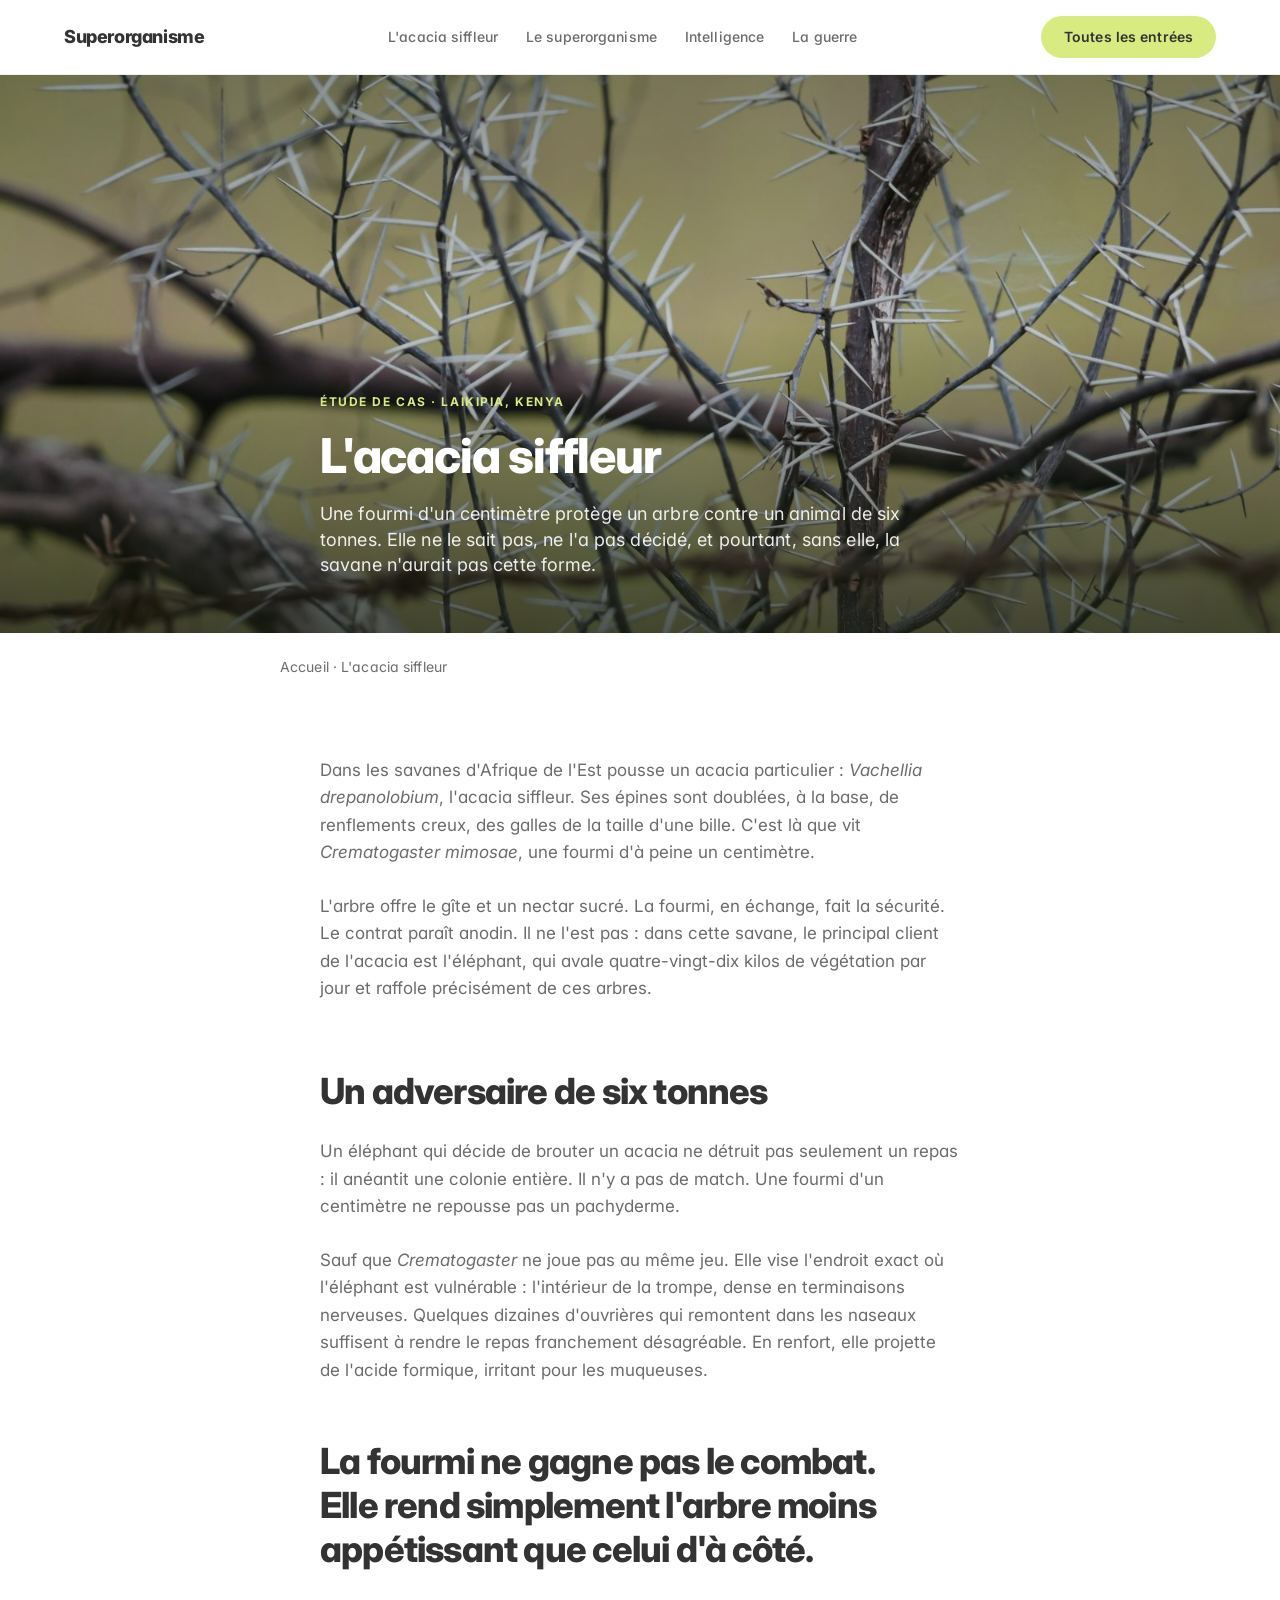
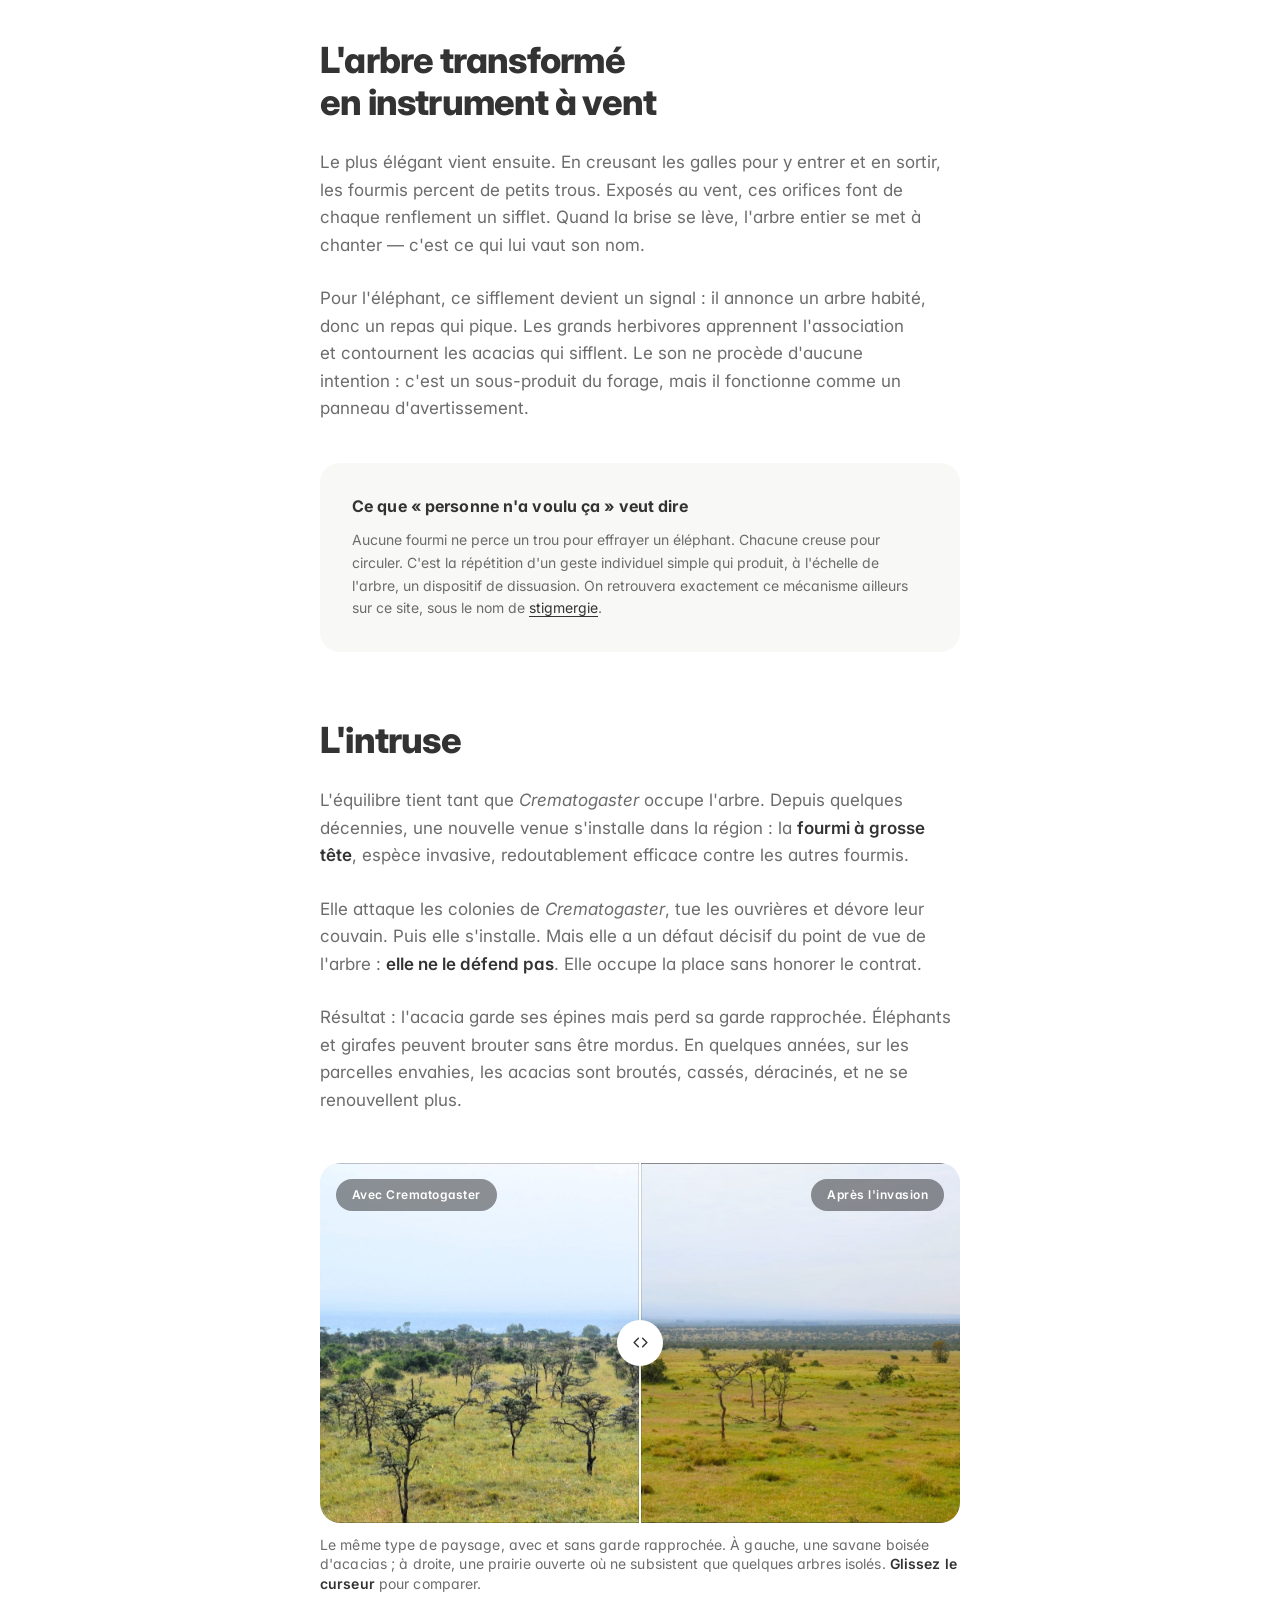
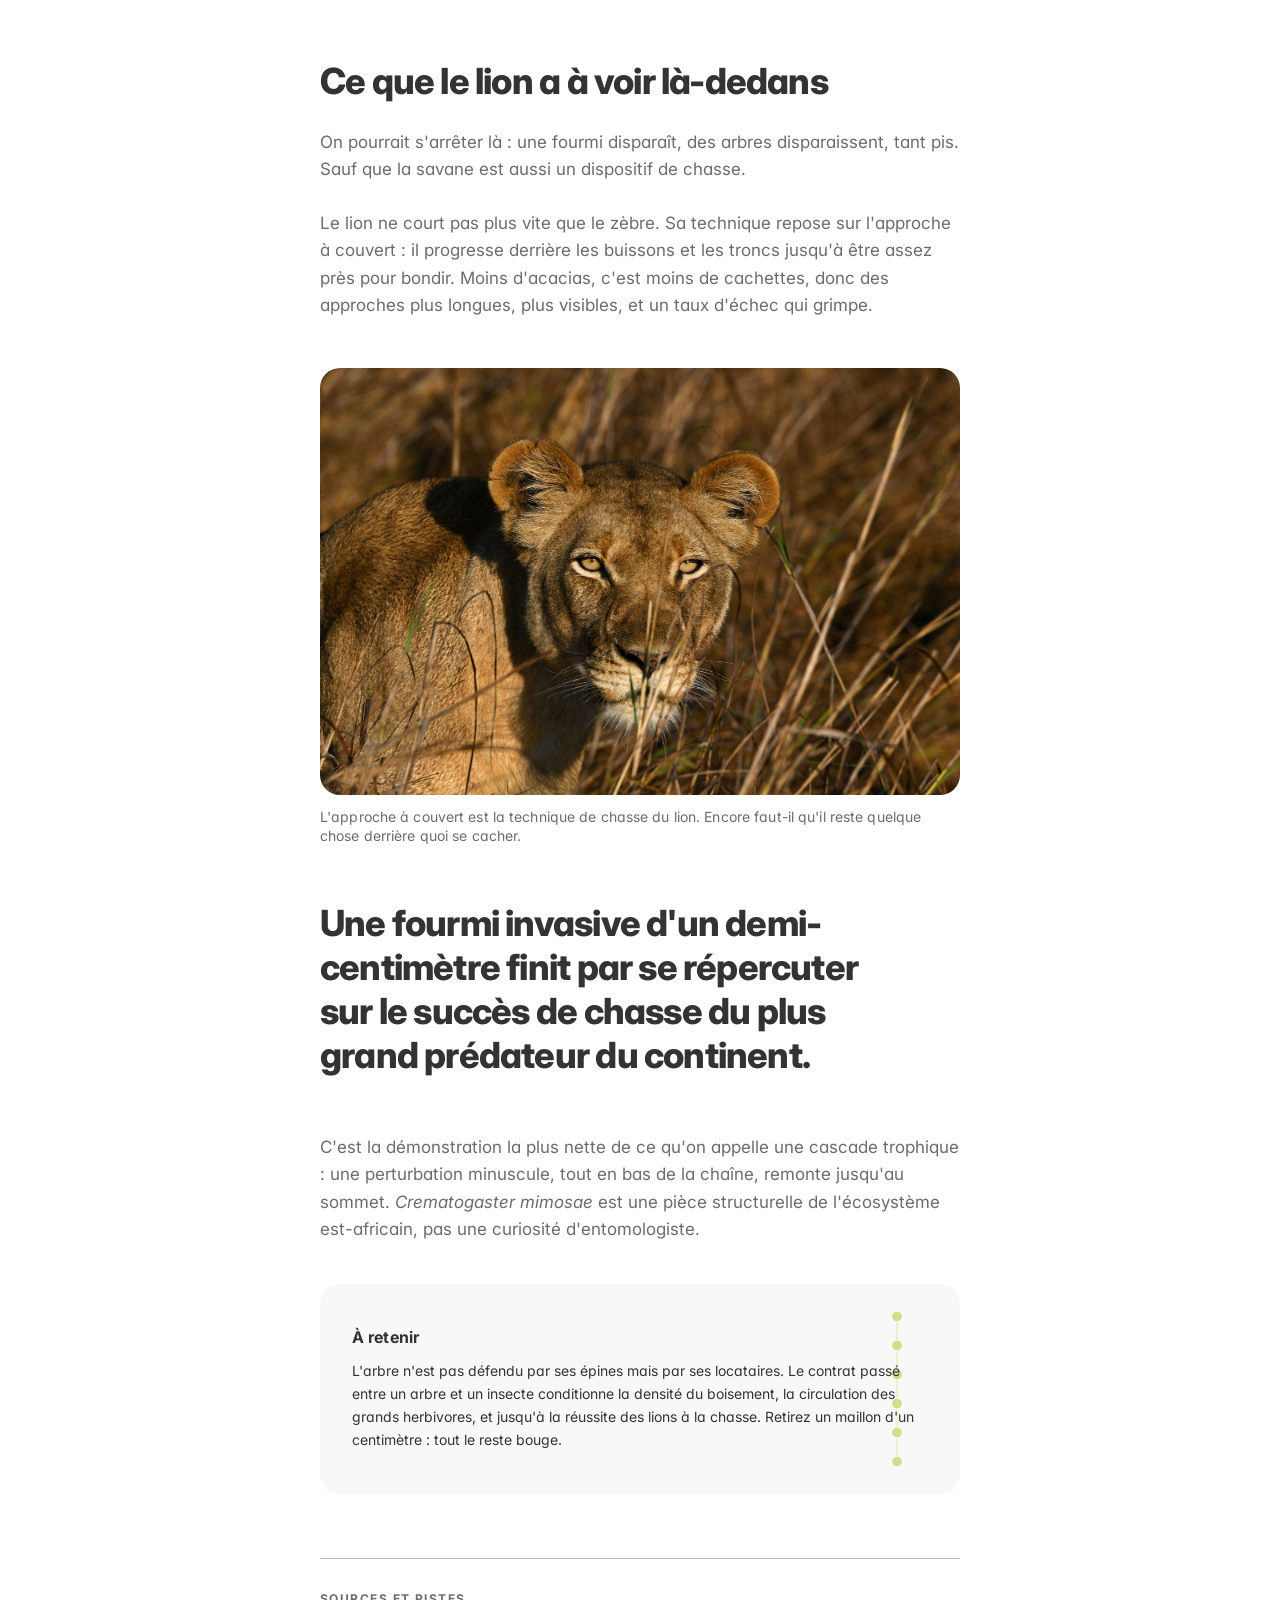
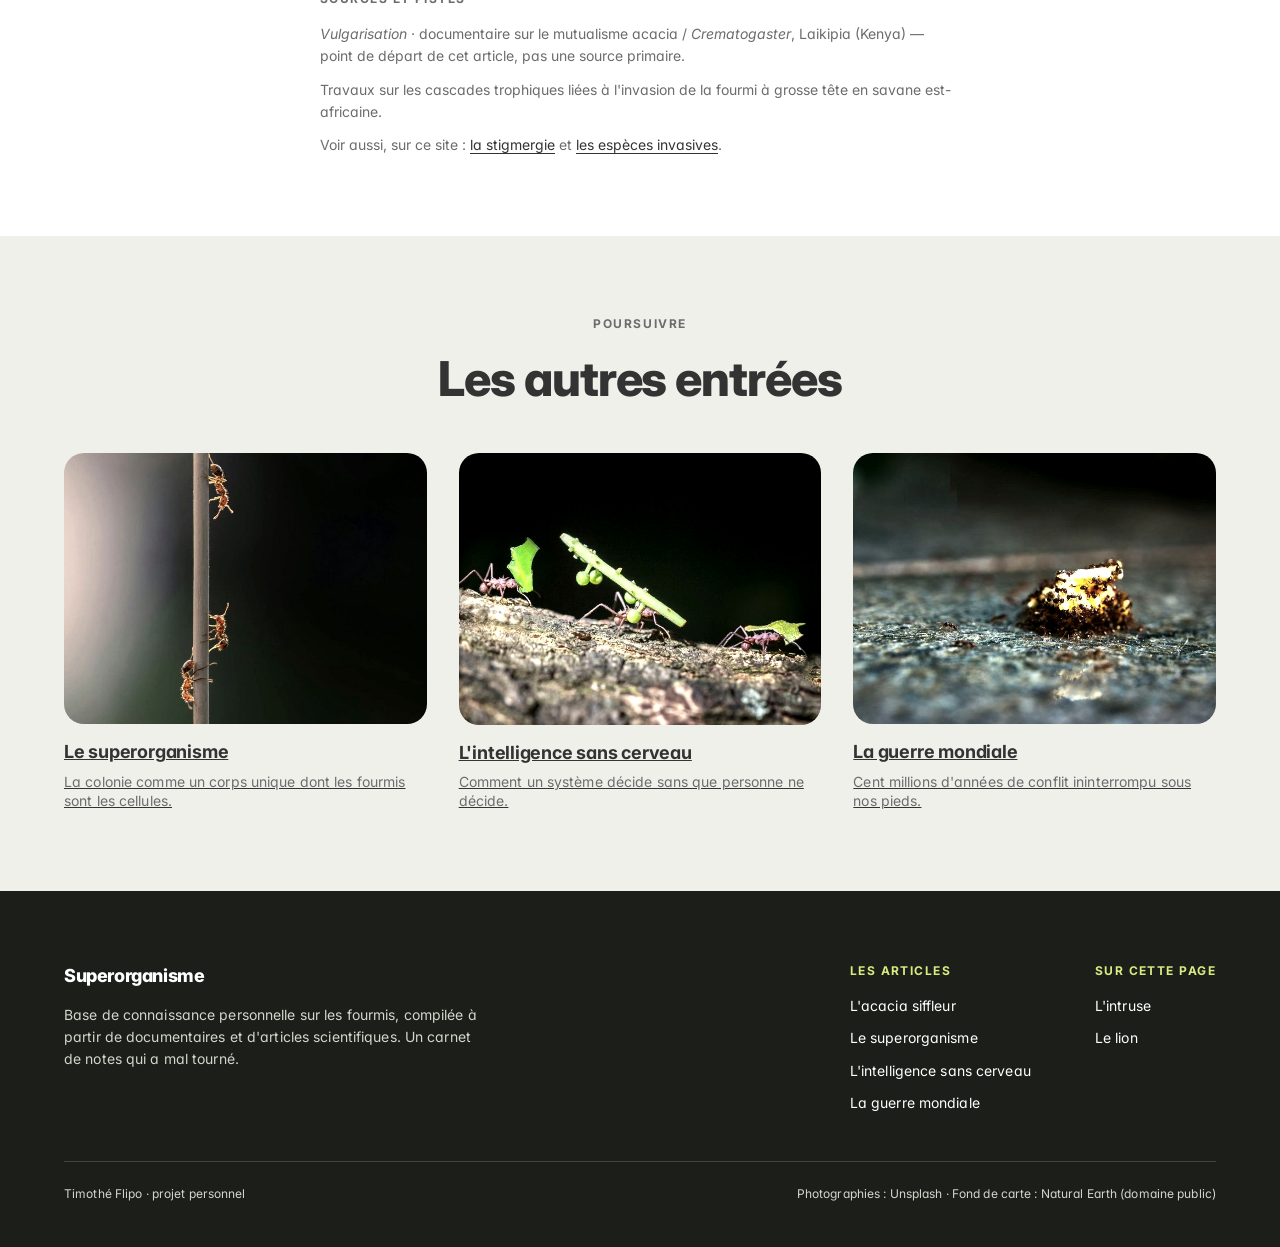
==== commit 4cdbd5d6: "Textures discrètes à la place des deux gadgets, simulation réalignée (v43) Le cycle du champignon et" ====
--- a/acacia.html
+++ b/acacia.html
@@ -9,7 +9,7 @@
 <link rel="preconnect" href="https://fonts.googleapis.com">
 <link rel="preconnect" href="https://fonts.gstatic.com" crossorigin>
 <link href="https://fonts.googleapis.com/css2?family=Inter:wght@400;500;600;700;800&display=swap" rel="stylesheet">
-<link rel="stylesheet" href="css/style.css?v=37">
+<link rel="stylesheet" href="css/style.css?v=43">
 <link rel="icon" href="data:image/svg+xml,<svg xmlns='http://www.w3.org/2000/svg' viewBox='0 0 100 100'><rect width='100' height='100' rx='22' fill='%23333'/><circle cx='50' cy='30' r='11' fill='%23d7eb80'/><circle cx='50' cy='52' r='9' fill='%23d7eb80'/><circle cx='50' cy='74' r='13' fill='%23d7eb80'/></svg>">
 </head>
 <body>
@@ -138,8 +138,8 @@
 
         <figure>
           <div class="compare" id="compare">
-            <img src="images/photos/savane-avant.jpg?v=37" alt="Savane densément peuplée de jeunes acacias">
-            <img class="compare__after" src="images/photos/savane-apres.jpg?v=37" alt="Même paysage, presque entièrement dépourvu d'acacias">
+            <img src="images/photos/savane-avant.jpg?v=43" alt="Savane densément peuplée de jeunes acacias">
+            <img class="compare__after" src="images/photos/savane-apres.jpg?v=43" alt="Même paysage, presque entièrement dépourvu d'acacias">
             <span class="compare__tag compare__tag--before">Avec Crematogaster</span>
             <span class="compare__tag compare__tag--after">Après l'invasion</span>
             <div class="compare__handle">
@@ -185,62 +185,6 @@
         </p>
 
 
-        <!--
-          La cascade trophique. C'est la thèse de l'article — « une perturbation
-          minuscule, tout en bas de la chaîne, remonte jusqu'au sommet » — et
-          c'est la seule chose ici qu'une phrase raconte moins bien qu'une
-          séquence. Les maillons basculent l'un après l'autre, décalés, parce
-          que l'intérêt n'est pas dans l'état final mais dans la propagation.
-        -->
-        <figure class="demo demo--cascade" data-sans="false">
-          <div class="demo__commande demo__commande--interrupteur">
-            <button class="cascade__bouton" type="button" id="cascadeBouton"
-                    aria-pressed="false" aria-controls="cascadeChaine">
-              Retirer <em>Crematogaster</em>
-            </button>
-          </div>
-
-          <ol class="cascade" id="cascadeChaine" role="status" aria-live="polite">
-              <li class="cascade__maillon" data-rang="0">
-                <span class="cascade__nom">Crematogaster</span>
-                <span class="cascade__etat">
-                  <span class="cascade__avec">présente</span>
-                  <span class="cascade__sans">absente</span>
-                </span>
-                <span class="cascade__quoi">la garde de l'arbre</span>
-              </li>
-              <li class="cascade__maillon" data-rang="1">
-                <span class="cascade__nom">Acacias</span>
-                <span class="cascade__etat">
-                  <span class="cascade__avec">défendus</span>
-                  <span class="cascade__sans">broutés</span>
-                </span>
-                <span class="cascade__quoi">le boisement de la savane</span>
-              </li>
-              <li class="cascade__maillon" data-rang="2">
-                <span class="cascade__nom">Couvert</span>
-                <span class="cascade__etat">
-                  <span class="cascade__avec">dense</span>
-                  <span class="cascade__sans">ouvert</span>
-                </span>
-                <span class="cascade__quoi">ce qui reste pour se cacher</span>
-              </li>
-              <li class="cascade__maillon" data-rang="3">
-                <span class="cascade__nom">Lion</span>
-                <span class="cascade__etat">
-                  <span class="cascade__avec">à couvert</span>
-                  <span class="cascade__sans">à découvert</span>
-                </span>
-                <span class="cascade__quoi">l'approche avant le bond</span>
-              </li>
-          </ol>
-
-          <figcaption class="demo__note">
-            Aucun maillon ne « sait » ce qui se passe deux crans plus haut.
-            Chacun ne réagit qu'à son voisin immédiat, et l'effet remonte quand même.
-          </figcaption>
-        </figure>
-
         <p>
           C'est la démonstration la plus nette de ce qu'on appelle une cascade trophique :
           une perturbation minuscule, tout en bas de la chaîne, remonte jusqu'au sommet.
@@ -248,14 +192,42 @@
           est-africain, pas une curiosité d'entomologiste.
         </p>
 
-        <div class="callout">
-          <h4>À retenir</h4>
-          <p>
-            L'arbre n'est pas défendu par ses épines mais par ses locataires. Le contrat
-            passé entre un arbre et un insecte conditionne la densité du boisement,
-            la circulation des grands herbivores, et jusqu'à la réussite des lions à la
-            chasse. Retirez un maillon d'un centimètre : tout le reste bouge.
-          </p>
+        <!--
+          La remontée. Aucune interaction, comme la spirale de « la guerre » :
+          une onde parcourt la chaîne du bas vers le haut, en boucle. L'encadré
+          se termine sur « Retirez un maillon d'un centimètre : tout le reste
+          bouge » ; le dessin ne fait que montrer cette remontée, du plus petit
+          maillon vers le plus grand.
+        -->
+        <div class="callout callout--texture callout--remontee">
+          <div class="remontee" aria-hidden="true">
+            <svg class="remontee__svg" viewBox="0 0 60 190" aria-hidden="true">
+              <g class="remontee__liens" stroke="currentColor" stroke-width="1.5" opacity="0.45">
+                <line x1="30" y1="26" x2="30" y2="44"/>
+                <line x1="30" y1="56" x2="30" y2="74"/>
+                <line x1="30" y1="86" x2="30" y2="104"/>
+                <line x1="30" y1="116" x2="30" y2="134"/>
+                <line x1="30" y1="146" x2="30" y2="164"/>
+              </g>
+              <g class="remontee__maillons" fill="currentColor">
+                <circle cx="30" cy="20" r="5" style="animation-delay:2.75s"/>
+                <circle cx="30" cy="50" r="5" style="animation-delay:2.20s"/>
+                <circle cx="30" cy="80" r="5" style="animation-delay:1.65s"/>
+                <circle cx="30" cy="110" r="5" style="animation-delay:1.10s"/>
+                <circle cx="30" cy="140" r="5" style="animation-delay:0.55s"/>
+                <circle cx="30" cy="170" r="5" style="animation-delay:0.00s"/>
+              </g>
+            </svg>
+          </div>
+          <div class="callout__texte">
+            <h4>À retenir</h4>
+            <p>
+              L'arbre n'est pas défendu par ses épines mais par ses locataires. Le contrat
+              passé entre un arbre et un insecte conditionne la densité du boisement,
+              la circulation des grands herbivores, et jusqu'à la réussite des lions à la
+              chasse. Retirez un maillon d'un centimètre : tout le reste bouge.
+            </p>
+          </div>
         </div>
 
         <div class="sources">
@@ -338,6 +310,6 @@
   </div>
 </footer>
 
-<script src="js/main.js?v=37"></script>
+<script src="js/main.js?v=43"></script>
 </body>
 </html>
--- a/css/style.css
+++ b/css/style.css
@@ -1598,16 +1598,22 @@
    Pour atteindre le bord, il faut donc retrancher la moitié de l'écart entre
    les deux, et non `50% - 50vw`.
 */
+/*
+   La simulation reste dans la colonne de lecture. Elle occupait auparavant
+   toute la largeur de la fenêtre : à 1280 px dans une colonne de 640, elle
+   débordait de 320 px de chaque côté et venait passer sous le sommaire
+   latéral. Alignée sur le texte, elle ne recouvre plus rien et ses bords
+   tombent sur ceux des paragraphes, comme le reste de l'article.
+*/
 .prose figure.stig {
-  margin: 56px calc(-1 * (100vw - 100%) / 2) 0;
-  width: 100vw;
-  max-width: 100vw;
-  padding: 0 24px;
+  margin: 56px 0 0;
+  width: 100%;
+  max-width: none;
+  padding: 0;
 }
 
 .stig__frame {
-  max-width: 1000px;
-  margin: 0 auto;
+  margin: 0;
   border-radius: var(--radius-card);
   overflow: hidden;
   background: #14160f;
@@ -1670,7 +1676,7 @@
 }
 
 @media (max-width: 720px) {
-  .stig { margin-top: 40px; padding: 0 16px; }
+  .stig { margin-top: 40px; }
   .stig__bar { flex-direction: column; align-items: flex-start; }
   .stig figcaption { margin-top: 18px; }
 }
@@ -1796,186 +1802,83 @@
   .demo__mesures { grid-template-columns: 1fr; gap: 14px; }
 }
 
-/* ---------- La trophallaxie ---------- */
-
-.demo__scene { margin-bottom: 26px; }
-
-.tropho { width: 100%; height: auto; display: block; }
-
-.tropho__liens { opacity: 0.55; }
-
-/*
-   Le passage au vert n'est pas décoratif : c'est le seul signal qui dit
-   qu'une fourmi a mangé. Le décalage est porté par le script, relais par
-   relais ; la transition ne fait qu'adoucir chaque bascule.
-*/
-.tropho__fourmis circle {
-  transition: fill 300ms var(--ease-out), r 300ms var(--ease-out);
-}
-
-.tropho__fourmis circle[data-nourrie='true'] { fill: var(--lime-deep); }
-
-/* La source reste identifiable : c'est le point de départ de la démonstration. */
-.tropho__fourmis circle[data-source='true'] {
-  stroke: var(--ink);
-  stroke-width: 2;
-}
-
-.demo--trophallaxie[data-fini='true'] .demo__note { color: var(--ink); }
-
-/* ---------- La cascade trophique ---------- */
-
-.cascade__bouton {
-  justify-self: start;
-  border: 1px solid var(--ink);
-  border-radius: var(--radius-pill);
-  background: transparent;
-  color: var(--ink);
-  font-family: var(--font-body);
-  font-size: var(--text-body-sm);
-  font-weight: 600;
-  line-height: 1;
-  padding: 13px 22px;
-  cursor: pointer;
-  transition: background-color var(--dur-hover) ease, color var(--dur-hover) ease,
-              transform var(--dur-press) var(--ease-out);
-}
-.cascade__bouton:active { transform: scale(0.97); }
-@media (hover: hover) and (pointer: fine) {
-  .cascade__bouton:hover { background: var(--ink); color: var(--white); }
-}
-.cascade__bouton[aria-pressed='true'] { background: var(--ink); color: var(--white); }
-
-.cascade {
-  list-style: none;
-  margin: 26px 0 0;
-  padding: 0;
-  display: grid;
-  gap: 1px;
-  background: var(--ash);
-  border-radius: var(--radius-card);
-  overflow: hidden;
-}
-
-.cascade__maillon {
-  display: grid;
-  grid-template-columns: 1fr auto;
-  align-items: baseline;
-  gap: 4px 20px;
-  padding: 16px 18px;
-  background: var(--warm-mist);
-}
-
-.cascade__nom { font-size: var(--text-body); font-weight: 700; color: var(--ink); }
-
-.cascade__quoi {
-  grid-column: 1;
-  font-size: var(--text-caption);
-  color: var(--stone);
-}
-
-/*
-   Les deux états occupent la même case de la grille : ils se remplacent sans
-   que la ligne change de largeur, sinon la bascule ferait sauter la colonne.
-*/
-.cascade__etat {
-  grid-column: 2;
-  grid-row: 1 / span 2;
-  display: grid;
-  align-items: center;
-  font-size: var(--text-body-sm);
-  font-weight: 600;
-  text-align: right;
-}
-
-.cascade__avec,
-.cascade__sans {
-  grid-area: 1 / 1;
-  transition: opacity 260ms var(--ease-out), transform 260ms var(--ease-out);
-}
-
-.cascade__avec { color: var(--ink); }
-.cascade__sans { color: #9a4a2f; opacity: 0; transform: translateY(6px); }
-
-.demo--cascade[data-sans='true'] .cascade__avec { opacity: 0; transform: translateY(-6px); }
-.demo--cascade[data-sans='true'] .cascade__sans { opacity: 1; transform: none; }
-
-/* Le maillon qui vient de basculer se signale brièvement. */
-.cascade__maillon[data-actif='true'] { background: var(--white); }
-.cascade__maillon { transition: background-color 320ms ease; }
-
-/*
-   Mouvement réduit : les états se remplacent sans glisser, et la cascade
-   devient immédiate. Elle garde son sens, on perd seulement la propagation.
-*/
-@media (prefers-reduced-motion: reduce) {
-  .cascade__avec, .cascade__sans { transform: none !important; }
-}
-
-/* ---------- La spirale de la mort ---------- */
-
-/*
-   Le seul cercle du site, et la seule animation qui ne s'arrête jamais.
-
-   Les deux exceptions vont ensemble : le sujet de cette section est une
-   boucle dont les fourmis ne sortent pas. Le cercle tourne derrière le
-   paragraphe qui l'explique plutôt qu'à côté — la texture et le texte
-   disent la même chose, au même endroit.
-
-   Une file régulière aurait paru immobile en tournant : ce sont les écarts
-   irréguliers, de 5,7° à 22,7°, qui rendent la rotation lisible. Une
-   révolution dure 54 s, assez lent pour qu'on ne le remarque pas tout de
-   suite, ce qui est le but.
-*/
-/*
-   Hauteur minimale calée sur le diamètre du cercle : coupé par un bord, il ne
-   montrait qu'un arc, alors que c'est précisément le fait d'être fermé qui
-   porte le sens. Une boucle ouverte, on en sort.
-
-   Le texte occupe toute la largeur et passe au-dessus du cercle. C'est ce qui
-   oblige à assombrir sa couleur — voir la note sur l'opacité plus bas.
-*/
-.callout--spirale {
+/* ---------- Encadrés à texture ---------- */
+
+/*
+   Trois sections portent une texture derrière leur encadré : la spirale dans
+   « la guerre », le renouvellement dans « le superorganisme », la remontée
+   dans « l'acacia ». Aucune n'est interactive et aucune n'explique quoi que
+   ce soit à la place du texte : chacune répète en forme ce que le paragraphe
+   dit en mots, et se remarque au deuxième regard.
+
+   Le motif commun est ici. Chaque texture n'ajoute ensuite que sa géométrie.
+*/
+.callout--texture {
   position: relative;
   overflow: hidden;
-  min-height: 268px;
   display: flex;
   align-items: center;
 }
 
-/* Plus de colonne réduite : le texte occupe toute la case. */
-.callout--spirale .callout__texte { max-width: none; }
-
-/*
-   Texte assombri, uniquement dans cet encadré. C'est ce qui rend le cercle
-   visible sans descendre sous le seuil de contraste, et c'est défendable en
-   soi : un encadré est un bloc de mise en avant, son texte peut être plus
-   appuyé que le corps courant.
-*/
-.callout--spirale .callout__texte p { color: var(--ink); }
+/* Le texte repasse au-dessus de la texture. */
+.callout--texture .callout__texte { position: relative; z-index: 1; }
+
+/*
+   Texte assombri dans ces encadrés seulement. Le corps passe par-dessus les
+   points : mesuré sur le pire cas, un point plein derrière une lettre, le
+   gris courant tombait sous le seuil de contraste et plafonnait la texture à
+   0,24 d'opacité — autant dire invisible.
+*/
+.callout--texture .callout__texte p { color: var(--ink); }
+
+.callout--texture > [aria-hidden] {
+  position: absolute;
+  z-index: 0;
+  pointer-events: none;
+  color: var(--lime-deep);
+}
+
+/*
+   Toutes les textures s'arrêtent hors écran et en mouvement réduit. Une
+   boucle infinie qui tourne pendant toute la visite pour n'être vue que
+   quelques secondes fait travailler le compositeur pour rien.
+*/
+.callout--texture [class$='__svg'] * { animation-play-state: paused; }
+.callout--texture[data-visible='true'] [class$='__svg'] * { animation-play-state: running; }
+
+@media (prefers-reduced-motion: reduce) {
+  .callout--texture [class$='__svg'] * { animation: none !important; opacity: 1; }
+}
 
 @media (max-width: 620px) {
-  .callout--spirale { min-height: 0; display: block; }
-}
-
+  .callout--texture { display: block; }
+  .callout--texture > [aria-hidden] { display: none; }
+}
+
+/*
+   Hauteur réservée à la texture, uniquement là où elle s'affiche. Déclarées
+   plus bas, ces valeurs passaient après la requête mobile et s'appliquaient
+   donc aussi sur petit écran, où la texture est pourtant retirée.
+*/
+@media (min-width: 621px) {
+  .callout--spirale  { min-height: 268px; }
+  .callout--renouv   { min-height: 232px; }
+  .callout--remontee { min-height: 210px; }
+}
+
+/* ---------- La spirale de la mort ---------- */
+
+/*
+   Le seul cercle du site. Une file régulière aurait paru immobile en
+   tournant : ce sont les écarts irréguliers, de 5,7° à 22,7°, qui rendent la
+   rotation lisible. Une révolution dure 54 s, assez lent pour qu'on ne le
+   remarque pas tout de suite, ce qui est le but.
+*/
 .spirale {
-  position: absolute;
   top: 50%;
   right: 30px;
   transform: translateY(-50%);
   width: 232px;
-  z-index: 0;
-  pointer-events: none;
-
-  /*
-     Le texte passe désormais par-dessus les points, ce qui fait du contraste
-     la contrainte qui décide de tout. Mesuré sur le pire cas, un point à
-     pleine opacité derrière une lettre : le gris du corps de texte tombait à
-     3,35:1, sous le seuil, ce qui plafonnait le cercle à 0,24 d'opacité —
-     autant dire invisible. En passant le texte de l'encadré à `--ink`, le
-     même pire cas donne 8,07:1, et le cercle peut enfin se voir.
-  */
-  color: var(--lime-deep);
   opacity: 0.72;
 }
 
@@ -1984,40 +1887,62 @@
 .spirale__file {
   transform-origin: 50% 50%;
   animation: spirale-tourne 54s linear infinite;
-
-  /*
-     En pause par défaut : l'observateur ne la lance qu'une fois le bloc à
-     l'écran. Une boucle infinie qui tourne pendant toute la visite pour
-     n'être vue que quelques secondes, c'est le reproche fait au chevron
-     du hero — il n'y a pas de raison de le refaire ici.
-  */
-  animation-play-state: paused;
-}
-
-.callout--spirale[data-visible='true'] .spirale__file { animation-play-state: running; }
+}
 
 @keyframes spirale-tourne {
   to { transform: rotate(360deg); }
 }
 
-/* Le texte repasse au-dessus de la texture. */
-.callout__texte { position: relative; z-index: 1; }
-
-/*
-   Sous cette largeur, le cercle occuperait la place du texte au lieu de
-   l'accompagner : il sort de la mise en page.
-*/
-@media (max-width: 620px) {
-  .spirale { display: none; }
-}
-
-/*
-   Mouvement réduit : la file s'arrête. Elle garde tout son sens — un cercle
-   fermé se lit sans avoir besoin de tourner — et une rotation continue est
-   exactement ce qui déclenche une gêne vestibulaire.
-*/
-@media (prefers-reduced-motion: reduce) {
-  .spirale__file { animation: none; }
+/* ---------- Le renouvellement ---------- */
+
+/*
+   Les points s'effacent et reviennent, chacun sur son propre décalage. La
+   densité du champ ne bouge jamais, et pourtant aucun point ne dure : c'est
+   ce que la section dit d'un corps dont toutes les cellules sont remplacées.
+*/
+.renouv {
+  top: 50%;
+  right: 24px;
+  transform: translateY(-50%);
+  width: 230px;
+  opacity: 0.6;
+}
+
+.renouv__svg { width: 100%; height: auto; display: block; }
+
+.renouv__champ circle { animation: renouv-cycle 7.2s ease-in-out infinite; }
+
+@keyframes renouv-cycle {
+  0%, 34%   { opacity: 1; }
+  46%, 54%  { opacity: 0; }
+  66%, 100% { opacity: 1; }
+}
+
+/* ---------- La remontée ---------- */
+
+/*
+   Une onde parcourt la chaîne du bas vers le haut, en boucle. Les décalages
+   sont posés maillon par maillon dans le balisage, du plus haut au plus bas,
+   pour que la vague monte et ne descende jamais — le sens est le propos.
+*/
+.remontee {
+  top: 50%;
+  right: 34px;
+  transform: translateY(-50%);
+  width: 58px;
+  opacity: 0.75;
+}
+
+.remontee__svg { width: 100%; height: auto; display: block; }
+
+.remontee__maillons circle {
+  transform-origin: center;
+  animation: remontee-onde 3.6s ease-in-out infinite;
+}
+
+@keyframes remontee-onde {
+  0%, 55%, 100% { opacity: 0.32; r: 4; }
+  22%           { opacity: 1;    r: 5.6; }
 }
 
 /* ---------- Mouvement ---------- */
